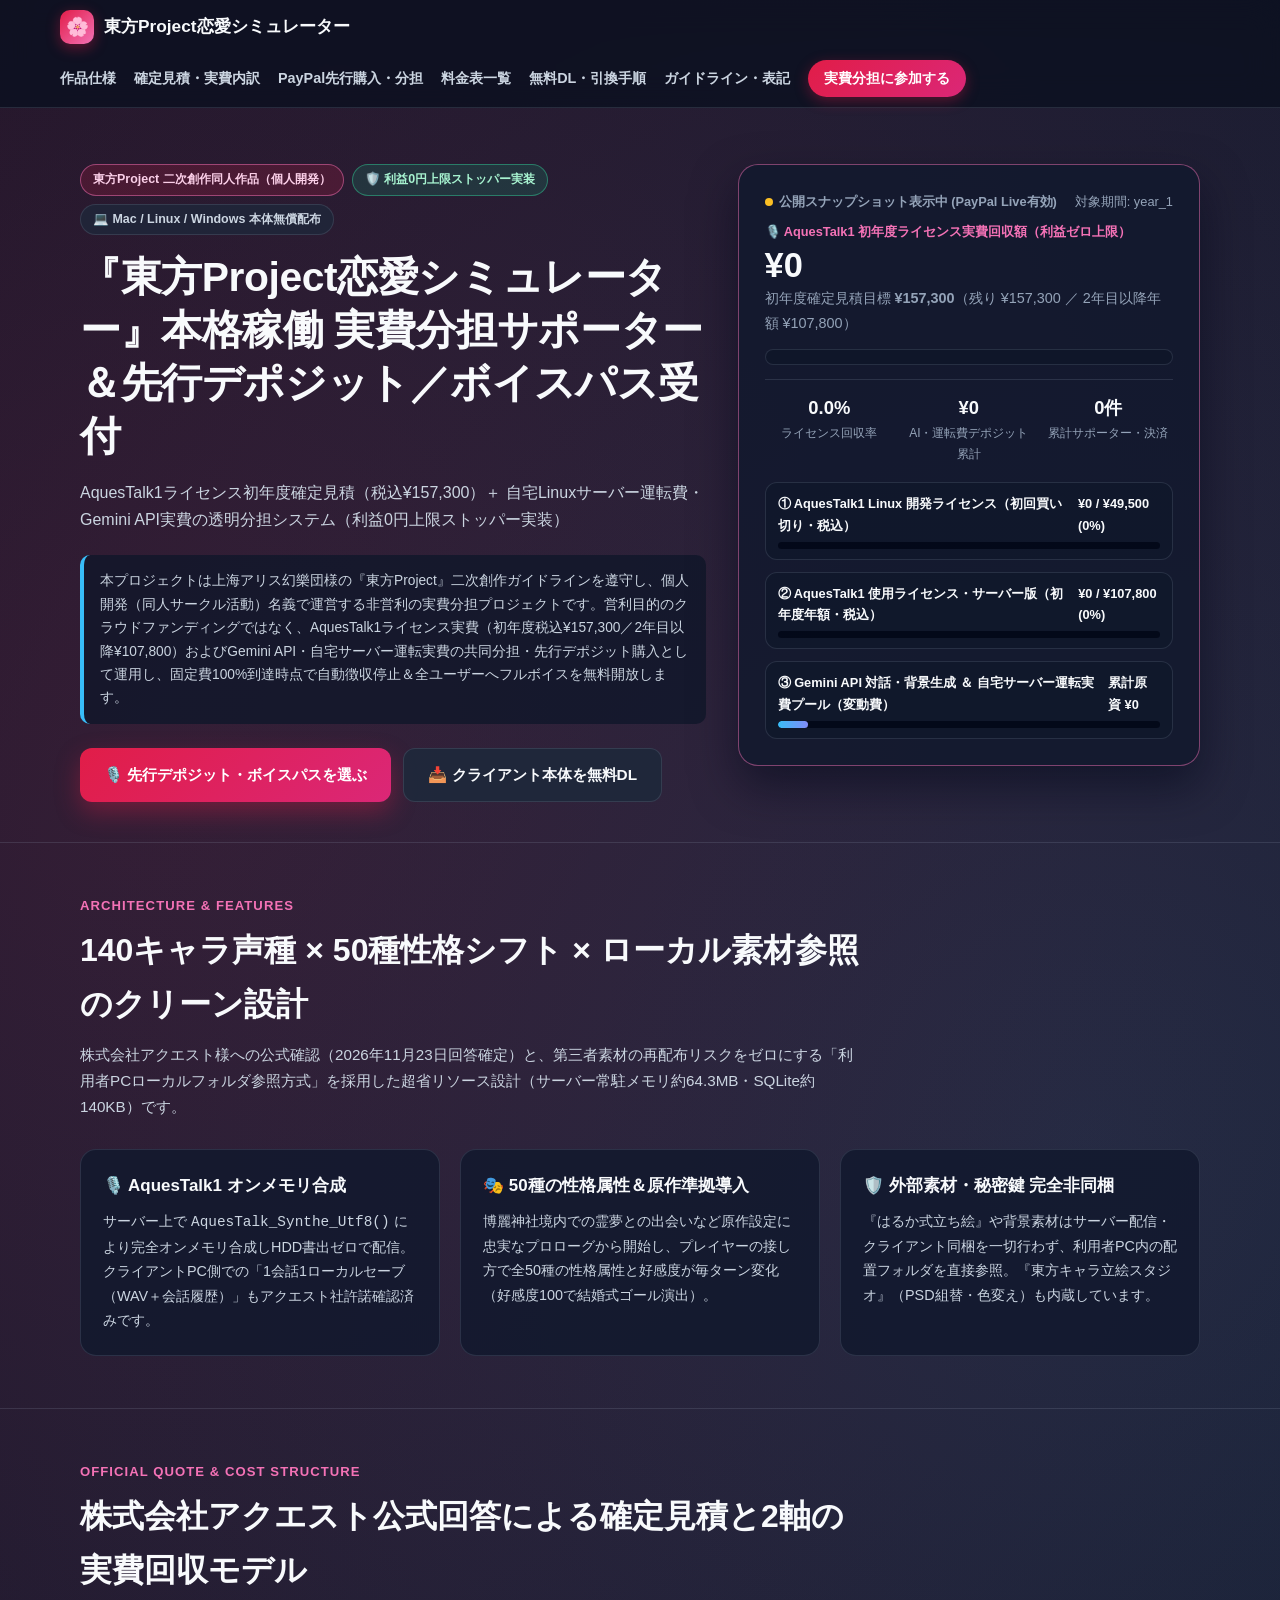
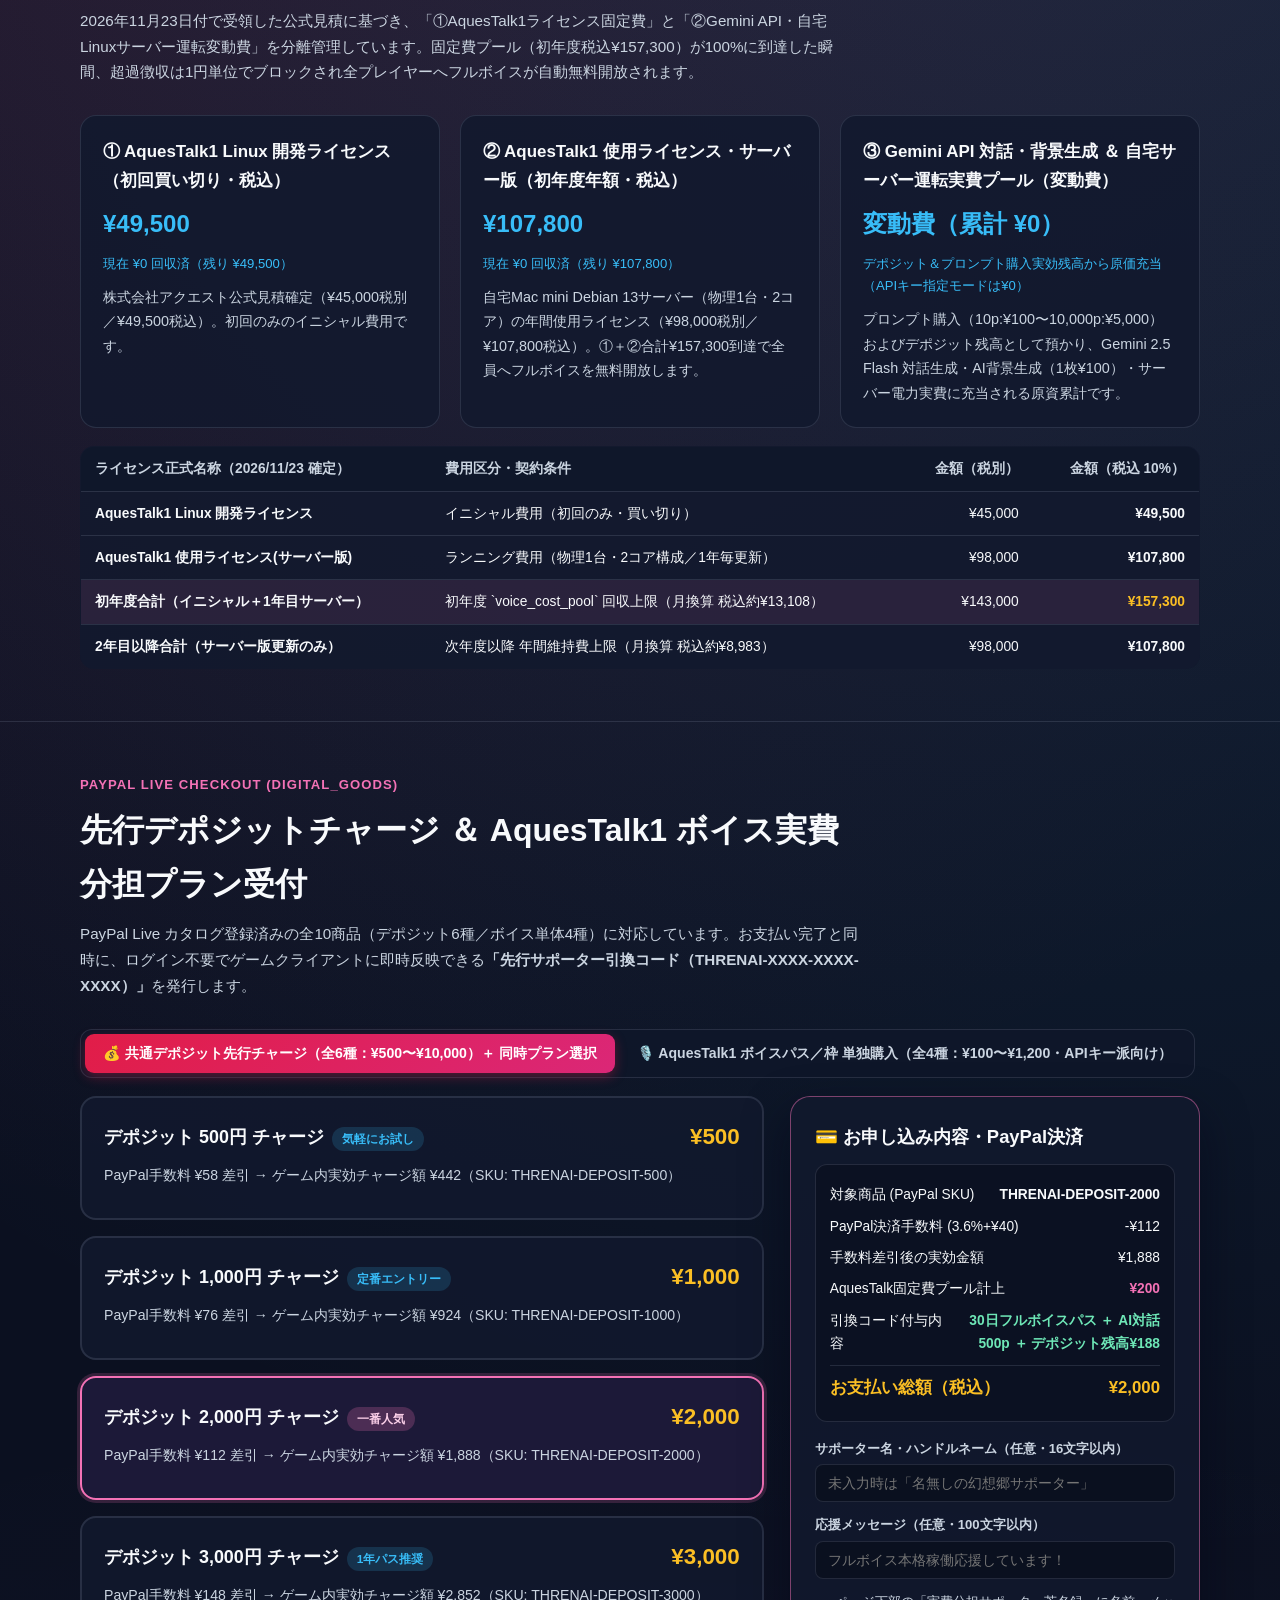
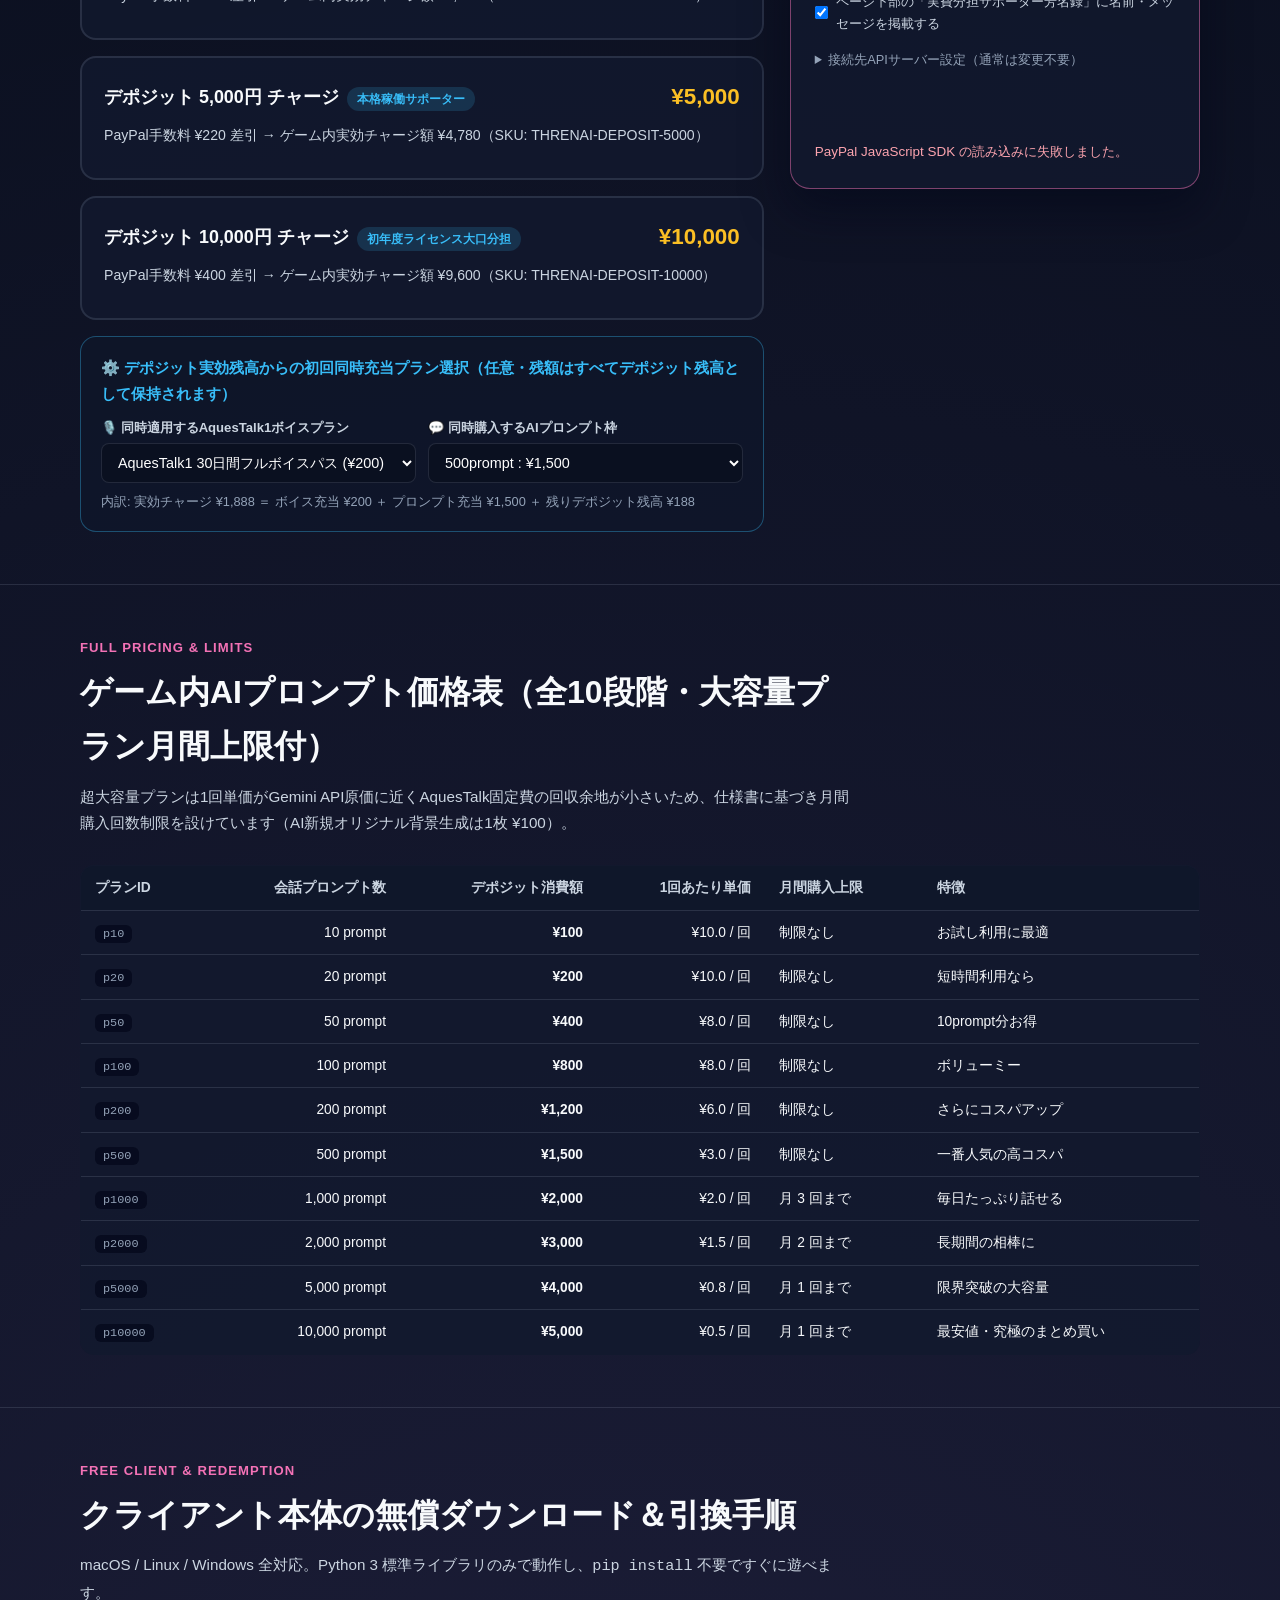
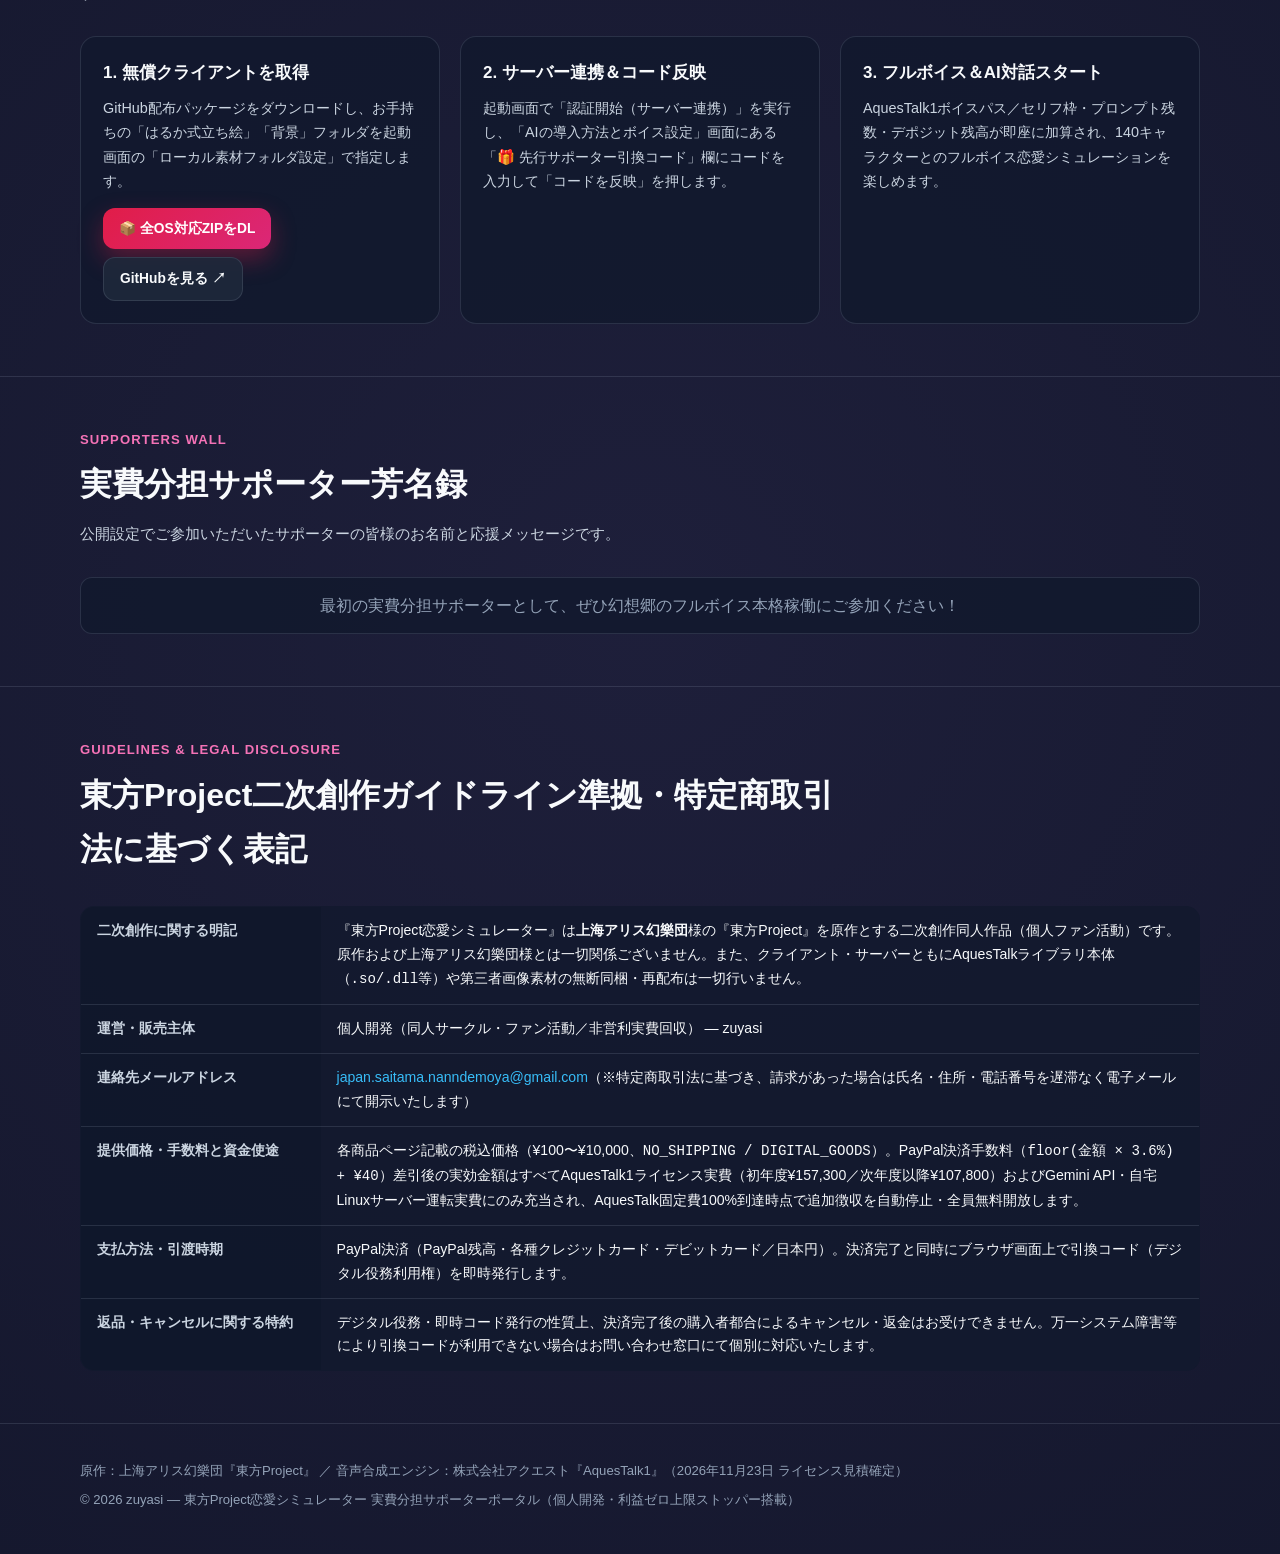
==== index.html @ d0a6b940 "Initial release: Supporter cost-sharing portal & clean desktop client (v1.3)" ====
<!DOCTYPE html>
<html lang="ja">
<head>
  <meta charset="UTF-8">
  <meta name="viewport" content="width=device-width, initial-scale=1.0">
  <title>東方Project恋愛シミュレーター｜実費分担サポーター＆先行デポジット・フルボイスパス受付</title>
  <meta name="description" content="140キャラ声種×50種性格変化×立ち絵色変え搭載『東方Project恋愛シミュレーター』本格稼働に向けた、AquesTalk1ライセンス実費（初年度税込¥157,300）・自宅Linuxサーバー運転費・Gemini API実費の透明分担ポータル（利益0円上限ストッパー付・クライアント無償配布）。">
  <link rel="stylesheet" href="styles.css">
</head>
<body>
  <header class="site-header">
    <div class="container header-inner">
      <a href="#" class="brand">
        <span class="brand-mark">🌸</span>
        <span>東方Project恋愛シミュレーター</span>
      </a>
      <nav class="nav-links">
        <a href="#overview">作品仕様</a>
        <a href="#cost-breakdown">確定見積・実費内訳</a>
        <a href="#support-packs">PayPal先行購入・分担</a>
        <a href="#pricing-reference">料金表一覧</a>
        <a href="#download">無料DL・引換手順</a>
        <a href="#guidelines">ガイドライン・表記</a>
        <a href="#support-packs" class="nav-cta">実費分担に参加する</a>
      </nav>
    </div>
  </header>

  <main>
    <!-- Hero -->
    <section class="hero">
      <div class="container hero-grid">
        <div>
          <div class="pill-row">
            <span class="badge-pill accent">東方Project 二次創作同人作品（個人開発）</span>
            <span class="badge-pill zero-profit">🛡️ 利益0円上限ストッパー実装</span>
            <span class="badge-pill">💻 Mac / Linux / Windows 本体無償配布</span>
          </div>

          <h1 id="hero-title" class="hero-title">
            『東方Project恋愛シミュレーター』本格稼働<br>実費分担サポーター＆先行デポジット／ボイスパス受付
          </h1>
          <p id="hero-subtitle" class="hero-sub">
            AquesTalk1ライセンス初年度確定見積（税込¥157,300）および自宅Linuxサーバー運転費・Gemini API従量実費を透明に分担回収し、固定費100%到達後はフルボイスを全プレイヤーへ自動無料開放します。
          </p>

          <div id="guideline-statement" class="guideline-box">
            本プロジェクトは上海アリス幻樂団様の『東方Project』二次創作ガイドラインを遵守し、個人開発（同人ファン活動）名義で運営する非営利の実費分担プロジェクトです。クライアント本体は無償配布しており、ご自身のGemini APIキー＋ボイスOFF（または初回5セリフ無料枠）なら完全無料（¥0）で遊べます。
          </div>

          <div class="hero-actions">
            <a href="#support-packs" class="btn btn-primary">🎙️ 先行デポジット・ボイスパスを選ぶ</a>
            <a id="btn-hero-download" href="#download" class="btn btn-secondary">📥 クライアント本体を無料DL</a>
          </div>
        </div>

        <!-- Live AquesTalk1 & Ops Recovery Meter Card -->
        <aside class="meter-card" aria-label="AquesTalk1ライセンス実費回収メーター">
          <div class="meter-status-line">
            <span id="server-sync-badge" class="live-dot">サーバー同期確認中…</span>
            <span id="meter-period-label">初年度固定費プール (year_1)</span>
          </div>

          <div style="font-size:0.8rem;color:var(--sakura);font-weight:700;margin-bottom:2px">
            🎙️ AquesTalk1 初年度ライセンス実費回収額（利益ゼロ上限）
          </div>
          <div class="meter-amount-big" id="voice-collected-yen">¥0</div>
          <div class="meter-target-line">
            初年度確定見積目標 <strong id="voice-target-yen">¥157,300</strong>（残り <span id="voice-remaining-yen">¥157,300</span> ／ 2年目以降年額 ¥107,800）
          </div>

          <div class="progress-track" role="progressbar" aria-valuemin="0" aria-valuemax="100">
            <div id="voice-progress-bar" class="progress-fill" style="width: 0%"></div>
          </div>

          <div class="meter-kpis">
            <div>
              <div class="kpi-val" id="kpi-pct">0.0%</div>
              <div class="kpi-lbl">ライセンス回収率</div>
            </div>
            <div>
              <div class="kpi-val" id="kpi-ops-yen">¥0</div>
              <div class="kpi-lbl">AI・運転費デポジット累計</div>
            </div>
            <div>
              <div class="kpi-val" id="kpi-supporters">0件</div>
              <div class="kpi-lbl">累計サポーター・決済</div>
            </div>
          </div>

          <div id="hero-mini-buckets" class="mini-buckets"></div>
        </aside>
      </div>
    </section>

    <!-- Project Overview -->
    <section id="overview" class="section">
      <div class="container">
        <div class="section-head">
          <div class="section-eyebrow">Architecture &amp; Features</div>
          <h2 class="section-title">140キャラ声種 × 50種性格シフト × ローカル素材参照のクリーン設計</h2>
          <p class="section-desc">
            株式会社アクエスト様への公式確認（2026年11月23日回答確定）と、第三者素材の再配布リスクをゼロにする「利用者PCローカルフォルダ参照方式」を採用した超省リソース設計（サーバー常駐メモリ約64.3MB・SQLite約140KB）です。
          </p>
        </div>

        <div class="cards-3">
          <article class="info-card">
            <h3>🎙️ AquesTalk1 オンメモリ合成</h3>
            <p>サーバー上で <code>AquesTalk_Synthe_Utf8()</code> により完全オンメモリ合成しHDD書出ゼロで配信。クライアントPC側での「1会話1ローカルセーブ（WAV＋会話履歴）」もアクエスト社許諾確認済みです。</p>
          </article>
          <article class="info-card">
            <h3>🎭 50種の性格属性＆原作準拠導入</h3>
            <p>博麗神社境内での霊夢との出会いなど原作設定に忠実なプロローグから開始し、プレイヤーの接し方で全50種の性格属性と好感度が毎ターン変化（好感度100で結婚式ゴール演出）。</p>
          </article>
          <article class="info-card">
            <h3>🛡️ 外部素材・秘密鍵 完全非同梱</h3>
            <p>『はるか式立ち絵』や背景素材はサーバー配信・クライアント同梱を一切行わず、利用者PC内の配置フォルダを直接参照。『東方キャラ立絵スタジオ』（PSD組替・色変え）も内蔵しています。</p>
          </article>
        </div>
      </div>
    </section>

    <!-- Transparent Cost Breakdown & Official Quote -->
    <section id="cost-breakdown" class="section">
      <div class="container">
        <div class="section-head">
          <div class="section-eyebrow">Official Quote &amp; Cost Structure</div>
          <h2 class="section-title">株式会社アクエスト公式回答による確定見積と2軸の実費回収モデル</h2>
          <p class="section-desc">
            2026年11月23日付で受領した公式見積に基づき、「①AquesTalk1ライセンス固定費」と「②Gemini API・自宅Linuxサーバー運転変動費」を分離管理しています。固定費プール（初年度税込¥157,300）が100%に到達した瞬間、超過徴収は1円単位でブロックされ全プレイヤーへフルボイスが自動無料開放されます。
          </p>
        </div>

        <div id="buckets-detail-grid" class="cards-3"></div>

        <div class="data-table-wrap">
          <table class="data-table" aria-label="AquesTalk1 ライセンス確定見積表">
            <thead>
              <tr>
                <th>ライセンス正式名称（2026/11/23 確定）</th>
                <th>費用区分・契約条件</th>
                <th class="num">金額（税別）</th>
                <th class="num">金額（税込 10%）</th>
              </tr>
            </thead>
            <tbody>
              <tr>
                <td><strong>AquesTalk1 Linux 開発ライセンス</strong></td>
                <td>イニシャル費用（初回のみ・買い切り）</td>
                <td class="num">¥45,000</td>
                <td class="num"><strong>¥49,500</strong></td>
              </tr>
              <tr>
                <td><strong>AquesTalk1 使用ライセンス(サーバー版)</strong></td>
                <td>ランニング費用（物理1台・2コア構成／1年毎更新）</td>
                <td class="num">¥98,000</td>
                <td class="num"><strong>¥107,800</strong></td>
              </tr>
              <tr style="background:rgba(244,114,182,0.1)">
                <td><strong>初年度合計（イニシャル＋1年目サーバー）</strong></td>
                <td>初年度 `voice_cost_pool` 回収上限（月換算 税込約¥13,108）</td>
                <td class="num">¥143,000</td>
                <td class="num"><strong style="color:var(--gold)">¥157,300</strong></td>
              </tr>
              <tr>
                <td><strong>2年目以降合計（サーバー版更新のみ）</strong></td>
                <td>次年度以降 年間維持費上限（月換算 税込約¥8,983）</td>
                <td class="num">¥98,000</td>
                <td class="num"><strong>¥107,800</strong></td>
              </tr>
            </tbody>
          </table>
        </div>
      </div>
    </section>

    <!-- Supporter Packs & PayPal Checkout -->
    <section id="support-packs" class="section">
      <div class="container">
        <div class="section-head">
          <div class="section-eyebrow">PayPal Live Checkout (DIGITAL_GOODS)</div>
          <h2 class="section-title">先行デポジットチャージ ＆ AquesTalk1 ボイス実費分担プラン受付</h2>
          <p class="section-desc">
            PayPal Live カタログ登録済みの全10商品（デポジット6種／ボイス単体4種）に対応しています。お支払い完了と同時に、ログイン不要でゲームクライアントに即時反映できる<strong>「先行サポーター引換コード（THRENAI-XXXX-XXXX-XXXX）」</strong>を発行します。
          </p>
        </div>

        <div class="mode-tabs" role="tablist">
          <button id="tab-deposit" type="button" class="mode-tab active" role="tab" aria-selected="true">
            💰 共通デポジット先行チャージ（全6種：¥500〜¥10,000）＋ 同時プラン選択
          </button>
          <button id="tab-voice" type="button" class="mode-tab" role="tab" aria-selected="false">
            🎙️ AquesTalk1 ボイスパス／枠 単独購入（全4種：¥100〜¥1,200・APIキー派向け）
          </button>
        </div>

        <div class="support-layout">
          <div>
            <div id="products-container" class="tiers-list" role="radiogroup" aria-label="購入プラン一覧"></div>

            <!-- デポジット選択時の同時充当プランカスタマイザ -->
            <div id="deposit-combo-panel" class="combo-config-box">
              <h4>⚙️ デポジット実効残高からの初回同時充当プラン選択（任意・残額はすべてデポジット残高として保持されます）</h4>
              <div class="combo-grid">
                <div class="form-group" style="margin-bottom:0">
                  <label for="sel-combo-voice">🎙️ 同時適用するAquesTalk1ボイスプラン</label>
                  <select id="sel-combo-voice" class="form-input"></select>
                </div>
                <div class="form-group" style="margin-bottom:0">
                  <label for="sel-combo-prompt">💬 同時購入するAIプロンプト枠</label>
                  <select id="sel-combo-prompt" class="form-input"></select>
                </div>
              </div>
              <p id="combo-hint-msg" style="font-size:0.8rem;color:var(--text-muted);margin-top:8px"></p>
            </div>
          </div>

          <aside class="checkout-panel">
            <h3>💳 お申し込み内容・PayPal決済</h3>

            <div class="summary-box">
              <div class="summary-row">
                <span>対象商品 (PayPal SKU)</span>
                <strong id="sum-sku-label">-</strong>
              </div>
              <div class="summary-row">
                <span>PayPal決済手数料 (3.6%+¥40)</span>
                <span id="sum-fee-yen">-</span>
              </div>
              <div class="summary-row">
                <span>手数料差引後の実効金額</span>
                <span id="sum-net-yen">-</span>
              </div>
              <div class="summary-row">
                <span>AquesTalk固定費プール計上</span>
                <span id="sum-voice-pool-add" style="color:var(--sakura);font-weight:700">-</span>
              </div>
              <div class="summary-row">
                <span>引換コード付与内容</span>
                <span id="sum-grants-text" style="text-align:right;max-width:62%;color:#6ee7b7;font-weight:600">-</span>
              </div>
              <div class="summary-row total">
                <span>お支払い総額（税込）</span>
                <span id="sum-gross-yen">¥0</span>
              </div>
            </div>

            <div class="form-group">
              <label for="inp-supporter-name">サポーター名・ハンドルネーム（任意・16文字以内）</label>
              <input id="inp-supporter-name" class="form-input" type="text" maxlength="16" placeholder="未入力時は「名無しの幻想郷サポーター」">
            </div>

            <div class="form-group">
              <label for="inp-supporter-msg">応援メッセージ（任意・100文字以内）</label>
              <input id="inp-supporter-msg" class="form-input" type="text" maxlength="100" placeholder="フルボイス本格稼働応援しています！">
            </div>

            <label class="chk-row">
              <input id="chk-supporter-public" type="checkbox" checked>
              <span>ページ下部の「実費分担サポーター芳名録」に名前・メッセージを掲載する</span>
            </label>

            <details style="margin-bottom:12px;font-size:0.8rem;color:var(--text-muted)">
              <summary style="cursor:pointer">接続先APIサーバー設定（通常は変更不要）</summary>
              <div style="display:flex;gap:6px;margin-top:6px">
                <input id="inp-api-base" class="form-input" type="url" placeholder="https://... または http://debian.local:8096">
                <button id="btn-apply-api-base" type="button" class="btn btn-secondary" style="padding:6px 12px;font-size:0.8rem">接続</button>
              </div>
            </details>

            <div id="paypal-button-container"></div>
            <p id="checkout-status" class="checkout-msg">ご希望の商品を選択してお支払いへお進みください。</p>

            <!-- 決済完了・引換コード発行結果 -->
            <div id="voucher-result-box" class="voucher-result hidden">
              <strong style="color:#6ee7b7;display:block;margin-bottom:4px">🎉 お支払い完了・サポーター引換コード発行</strong>
              <p style="font-size:0.82rem;color:#e2e8f0">以下の引換コードをゲームクライアントの「🎁 先行サポーター引換コード」欄に入力すると、ボイスパス・プロンプト・残高が即時反映されます。</p>
              <div id="issued-voucher-code" class="voucher-code-box">THRENAI-XXXX-XXXX-XXXX</div>
              <div style="display:flex;gap:8px;flex-wrap:wrap">
                <button id="btn-copy-voucher" type="button" class="btn btn-secondary" style="padding:8px 14px;font-size:0.82rem;flex:1">📋 コードをコピー</button>
                <button id="btn-download-receipt" type="button" class="btn btn-primary" style="padding:8px 14px;font-size:0.82rem;flex:1">💾 控え(.txt)を保存</button>
              </div>
            </div>
          </aside>
        </div>
      </div>
    </section>

    <!-- Full Prompt & Voice Pricing Reference -->
    <section id="pricing-reference" class="section">
      <div class="container">
        <div class="section-head">
          <div class="section-eyebrow">Full Pricing &amp; Limits</div>
          <h2 class="section-title">ゲーム内AIプロンプト価格表（全10段階・大容量プラン月間上限付）</h2>
          <p class="section-desc">
            超大容量プランは1回単価がGemini API原価に近くAquesTalk固定費の回収余地が小さいため、仕様書に基づき月間購入回数制限を設けています（AI新規オリジナル背景生成は1枚 ¥100）。
          </p>
        </div>

        <div class="data-table-wrap">
          <table class="data-table" aria-label="AIプロンプト全10プラン価格表">
            <thead>
              <tr>
                <th>プランID</th>
                <th class="num">会話プロンプト数</th>
                <th class="num">デポジット消費額</th>
                <th class="num">1回あたり単価</th>
                <th>月間購入上限</th>
                <th>特徴</th>
              </tr>
            </thead>
            <tbody id="prompt-plans-tbody"></tbody>
          </table>
        </div>
      </div>
    </section>

    <!-- Download & How to Redeem -->
    <section id="download" class="section">
      <div class="container">
        <div class="section-head">
          <div class="section-eyebrow">Free Client &amp; Redemption</div>
          <h2 class="section-title">クライアント本体の無償ダウンロード＆引換手順</h2>
          <p class="section-desc">
            macOS / Linux / Windows 全対応。Python 3 標準ライブラリのみで動作し、<code>pip install</code> 不要ですぐに遊べます。
          </p>
        </div>

        <div class="cards-3">
          <article class="info-card">
            <h3>1. 無償クライアントを取得</h3>
            <p>GitHub配布パッケージをダウンロードし、お手持ちの「はるか式立ち絵」「背景」フォルダを起動画面の「ローカル素材フォルダ設定」で指定します。</p>
            <div style="margin-top:14px;display:flex;gap:8px;flex-wrap:wrap">
              <a id="link-dl-zip" href="https://raw.githubusercontent.com/9z2fqjckjv-bot/Toho-Studio/main/TouhouRenaiSimulator/packages/TouhouRenaiSimulator-ReadyToRun-AllOS.zip" class="btn btn-primary" style="padding:9px 16px;font-size:0.86rem">📦 全OS対応ZIPをDL</a>
              <a id="link-dl-repo" href="https://github.com/9z2fqjckjv-bot/Toho-Studio/tree/main/TouhouRenaiSimulator" target="_blank" rel="noopener" class="btn btn-secondary" style="padding:9px 16px;font-size:0.86rem">GitHubを見る ↗</a>
            </div>
          </article>
          <article class="info-card">
            <h3>2. サーバー連携＆コード反映</h3>
            <p>起動画面で「認証開始（サーバー連携）」を実行し、「AIの導入方法とボイス設定」画面にある「🎁 先行サポーター引換コード」欄にコードを入力して「コードを反映」を押します。</p>
          </article>
          <article class="info-card">
            <h3>3. フルボイス＆AI対話スタート</h3>
            <p>AquesTalk1ボイスパス／セリフ枠・プロンプト残数・デポジット残高が即座に加算され、140キャラクターとのフルボイス恋愛シミュレーションを楽しめます。</p>
          </article>
        </div>
      </div>
    </section>

    <!-- Supporters Wall -->
    <section id="supporters" class="section">
      <div class="container">
        <div class="section-head">
          <div class="section-eyebrow">Supporters Wall</div>
          <h2 class="section-title">実費分担サポーター芳名録</h2>
          <p class="section-desc">公開設定でご参加いただいたサポーターの皆様のお名前と応援メッセージです。</p>
        </div>
        <div id="supporters-wall" class="supporters-grid"></div>
      </div>
    </section>

    <!-- Guidelines & Legal Disclosure -->
    <section id="guidelines" class="section">
      <div class="container">
        <div class="section-head">
          <div class="section-eyebrow">Guidelines &amp; Legal Disclosure</div>
          <h2 class="section-title">東方Project二次創作ガイドライン準拠・特定商取引法に基づく表記</h2>
        </div>

        <table class="legal-table">
          <tbody>
            <tr>
              <th>二次創作に関する明記</th>
              <td>『東方Project恋愛シミュレーター』は<strong>上海アリス幻樂団</strong>様の『東方Project』を原作とする二次創作同人作品（個人ファン活動）です。原作および上海アリス幻樂団様とは一切関係ございません。また、クライアント・サーバーともにAquesTalkライブラリ本体（<code>.so/.dll</code>等）や第三者画像素材の無断同梱・再配布は一切行いません。</td>
            </tr>
            <tr>
              <th>運営・販売主体</th>
              <td id="legal-organizer">個人開発者 zuyasi（同人サークル活動・非営利実費分担運用）</td>
            </tr>
            <tr>
              <th>連絡先メールアドレス</th>
              <td><a id="legal-email" href="mailto:japan.saitama.nanndemoya@gmail.com">japan.saitama.nanndemoya@gmail.com</a>（※特定商取引法に基づき、請求があった場合は氏名・住所・電話番号を遅滞なく電子メールにて開示いたします）</td>
            </tr>
            <tr>
              <th>提供価格・手数料と資金使途</th>
              <td>各商品ページ記載の税込価格（¥100〜¥10,000、<code>NO_SHIPPING / DIGITAL_GOODS</code>）。PayPal決済手数料（<code>floor(金額 × 3.6%) + ¥40</code>）差引後の実効金額はすべてAquesTalk1ライセンス実費（初年度¥157,300／次年度以降¥107,800）およびGemini API・自宅Linuxサーバー運転実費にのみ充当され、AquesTalk固定費100%到達時点で追加徴収を自動停止・全員無料開放します。</td>
            </tr>
            <tr>
              <th>支払方法・引渡時期</th>
              <td>PayPal決済（PayPal残高・各種クレジットカード・デビットカード／日本円）。決済完了と同時にブラウザ画面上で引換コード（デジタル役務利用権）を即時発行します。</td>
            </tr>
            <tr>
              <th>返品・キャンセルに関する特約</th>
              <td>デジタル役務・即時コード発行の性質上、決済完了後の購入者都合によるキャンセル・返金はお受けできません。万一システム障害等により引換コードが利用できない場合はお問い合わせ窓口にて個別に対応いたします。</td>
            </tr>
          </tbody>
        </table>
      </div>
    </section>
  </main>

  <footer class="site-footer">
    <div class="container">
      <p>原作：上海アリス幻樂団『東方Project』 ／ 音声合成エンジン：株式会社アクエスト『AquesTalk1』（2026年11月23日 ライセンス見積確定）</p>
      <p style="margin-top:6px">© 2026 zuyasi — 東方Project恋愛シミュレーター 実費分担サポーターポータル（個人開発・利益ゼロ上限ストッパー搭載）</p>
    </div>
  </footer>

  <script src="portal.js"></script>
</body>
</html>
---- styles.css ----
:root {
  --bg-deep: #0b1020;
  --bg-card: rgba(18, 25, 46, 0.86);
  --bg-card-hover: rgba(24, 34, 62, 0.95);
  --border-subtle: rgba(148, 163, 184, 0.18);
  --border-accent: rgba(244, 114, 182, 0.48);
  --text-main: #f8fafc;
  --text-sub: #cbd5e1;
  --text-muted: #94a3b8;
  --crimson: #e11d48;
  --sakura: #f472b6;
  --sky: #38bdf8;
  --gold: #fbbf24;
  --emerald: #34d399;
  --violet: #a78bfa;
  --shadow-lg: 0 20px 45px rgba(2, 6, 23, 0.5);
}

* {
  box-sizing: border-box;
  margin: 0;
  padding: 0;
}

html {
  scroll-behavior: smooth;
}

body {
  font-family: "Hiragino Sans", "Hiragino Kaku Gothic ProN", "Noto Sans JP", "Yu Gothic", -apple-system, BlinkMacSystemFont, sans-serif;
  background:
    radial-gradient(circle at 15% 12%, rgba(225, 29, 72, 0.18), transparent 36%),
    radial-gradient(circle at 85% 18%, rgba(56, 189, 248, 0.16), transparent 38%),
    radial-gradient(circle at 50% 85%, rgba(167, 139, 250, 0.12), transparent 45%),
    var(--bg-deep);
  color: var(--text-main);
  line-height: 1.7;
  min-height: 100vh;
}

a {
  color: var(--sky);
  text-decoration: none;
}

a:hover {
  text-decoration: underline;
}

.container {
  max-width: 1160px;
  margin: 0 auto;
  padding: 0 20px;
}

/* Header */
.site-header {
  position: sticky;
  top: 0;
  z-index: 100;
  backdrop-filter: blur(16px);
  background: rgba(11, 16, 32, 0.82);
  border-bottom: 1px solid var(--border-subtle);
}

.header-inner {
  display: flex;
  align-items: center;
  justify-content: space-between;
  gap: 16px;
  min-height: 68px;
  flex-wrap: wrap;
  padding: 10px 0;
}

.brand {
  display: flex;
  align-items: center;
  gap: 10px;
  font-weight: 800;
  font-size: 1.08rem;
  color: var(--text-main);
  text-decoration: none !important;
}

.brand-mark {
  display: inline-flex;
  align-items: center;
  justify-content: center;
  width: 34px;
  height: 34px;
  border-radius: 10px;
  background: linear-gradient(135deg, var(--crimson), var(--sakura));
  font-size: 1.15rem;
  box-shadow: 0 4px 14px rgba(225, 29, 72, 0.4);
}

.nav-links {
  display: flex;
  align-items: center;
  gap: 18px;
  flex-wrap: wrap;
  font-size: 0.9rem;
}

.nav-links a {
  color: var(--text-sub);
  font-weight: 600;
  transition: color 0.15s ease;
}

.nav-links a:hover {
  color: #fff;
  text-decoration: none;
}

.nav-cta {
  background: linear-gradient(135deg, var(--crimson), #db2777);
  color: #fff !important;
  padding: 7px 16px;
  border-radius: 999px;
  font-size: 0.86rem;
  box-shadow: 0 4px 14px rgba(225, 29, 72, 0.35);
}

/* Hero */
.hero {
  padding: 56px 0 40px;
}

.hero-grid {
  display: grid;
  grid-template-columns: 1.15fr 0.85fr;
  gap: 32px;
  align-items: start;
}

@media (max-width: 920px) {
  .hero-grid {
    grid-template-columns: 1fr;
  }
}

.pill-row {
  display: flex;
  flex-wrap: wrap;
  gap: 8px;
  margin-bottom: 16px;
}

.badge-pill {
  display: inline-flex;
  align-items: center;
  gap: 6px;
  padding: 4px 12px;
  border-radius: 999px;
  font-size: 0.78rem;
  font-weight: 700;
  border: 1px solid var(--border-subtle);
  background: rgba(30, 41, 59, 0.75);
  color: var(--text-sub);
}

.badge-pill.accent {
  border-color: rgba(244, 114, 182, 0.5);
  background: rgba(225, 29, 72, 0.18);
  color: #fbcfe8;
}

.badge-pill.zero-profit {
  border-color: rgba(52, 211, 153, 0.45);
  background: rgba(16, 185, 129, 0.16);
  color: #a7f3d0;
}

.hero-title {
  font-size: clamp(1.75rem, 3.3vw, 2.55rem);
  line-height: 1.3;
  font-weight: 800;
  margin-bottom: 16px;
  letter-spacing: -0.01em;
}

.hero-sub {
  color: var(--text-sub);
  font-size: 1rem;
  margin-bottom: 22px;
}

.guideline-box {
  background: rgba(15, 23, 42, 0.78);
  border-left: 4px solid var(--sky);
  border-radius: 10px;
  padding: 14px 16px;
  font-size: 0.86rem;
  color: var(--text-sub);
  margin-bottom: 24px;
}

.hero-actions {
  display: flex;
  flex-wrap: wrap;
  gap: 12px;
}

.btn {
  display: inline-flex;
  align-items: center;
  justify-content: center;
  gap: 8px;
  padding: 13px 24px;
  border-radius: 12px;
  font-weight: 700;
  font-size: 0.96rem;
  border: none;
  cursor: pointer;
  transition: transform 0.14s ease, box-shadow 0.14s ease, opacity 0.14s ease;
  text-decoration: none !important;
}

.btn:hover {
  transform: translateY(-2px);
}

.btn-primary {
  background: linear-gradient(135deg, var(--crimson), #db2777);
  color: #fff;
  box-shadow: 0 10px 24px rgba(225, 29, 72, 0.35);
}

.btn-secondary {
  background: rgba(30, 41, 59, 0.9);
  color: var(--text-main);
  border: 1px solid var(--border-subtle);
}

/* Meter Card */
.meter-card {
  background: var(--bg-card);
  border: 1px solid var(--border-accent);
  border-radius: 20px;
  padding: 26px;
  box-shadow: var(--shadow-lg);
}

.meter-status-line {
  display: flex;
  justify-content: space-between;
  align-items: center;
  font-size: 0.8rem;
  color: var(--text-muted);
  margin-bottom: 8px;
}

.live-dot {
  display: inline-flex;
  align-items: center;
  gap: 6px;
  font-weight: 600;
}

.live-dot::before {
  content: "";
  width: 8px;
  height: 8px;
  border-radius: 50%;
  background: var(--emerald);
  box-shadow: 0 0 8px var(--emerald);
}

.live-dot.offline::before {
  background: var(--gold);
  box-shadow: none;
}

.meter-amount-big {
  font-size: 2.15rem;
  font-weight: 800;
  font-variant-numeric: tabular-nums;
  line-height: 1.2;
}

.meter-target-line {
  font-size: 0.9rem;
  color: var(--text-muted);
  margin-bottom: 14px;
  font-variant-numeric: tabular-nums;
}

.progress-track {
  width: 100%;
  height: 16px;
  background: rgba(15, 23, 42, 0.95);
  border-radius: 999px;
  overflow: hidden;
  border: 1px solid var(--border-subtle);
  margin-bottom: 14px;
}

.progress-fill {
  height: 100%;
  background: linear-gradient(90deg, var(--sky), var(--sakura), var(--gold));
  border-radius: 999px;
  transition: width 0.5s cubic-bezier(0.22, 1, 0.36, 1);
}

.meter-kpis {
  display: grid;
  grid-template-columns: repeat(3, 1fr);
  gap: 10px;
  padding-top: 12px;
  border-top: 1px solid var(--border-subtle);
  text-align: center;
}

.kpi-val {
  font-size: 1.15rem;
  font-weight: 800;
  font-variant-numeric: tabular-nums;
}

.kpi-lbl {
  font-size: 0.75rem;
  color: var(--text-muted);
}

.mini-buckets {
  margin-top: 18px;
  display: flex;
  flex-direction: column;
  gap: 12px;
}

.mini-bucket-item {
  background: rgba(15, 23, 42, 0.65);
  border: 1px solid var(--border-subtle);
  border-radius: 12px;
  padding: 10px 12px;
}

.mini-bucket-head {
  display: flex;
  justify-content: space-between;
  font-size: 0.8rem;
  font-weight: 700;
  margin-bottom: 5px;
  gap: 8px;
}

.mini-bar {
  height: 7px;
  background: rgba(2, 6, 23, 0.85);
  border-radius: 999px;
  overflow: hidden;
}

.mini-bar > div {
  height: 100%;
  border-radius: 999px;
  background: linear-gradient(90deg, #38bdf8, #818cf8);
  transition: width 0.4s ease;
}

/* Sections */
.section {
  padding: 52px 0;
  border-top: 1px solid var(--border-subtle);
}

.section-head {
  max-width: 780px;
  margin-bottom: 30px;
}

.section-eyebrow {
  color: var(--sakura);
  font-size: 0.82rem;
  font-weight: 800;
  letter-spacing: 0.08em;
  text-transform: uppercase;
  margin-bottom: 6px;
}

.section-title {
  font-size: clamp(1.45rem, 2.6vw, 2rem);
  font-weight: 800;
  margin-bottom: 10px;
}

.section-desc {
  color: var(--text-sub);
  font-size: 0.95rem;
}

/* Feature & Cost Cards */
.cards-3 {
  display: grid;
  grid-template-columns: repeat(3, 1fr);
  gap: 20px;
}

@media (max-width: 880px) {
  .cards-3 {
    grid-template-columns: 1fr;
  }
}

.info-card {
  background: var(--bg-card);
  border: 1px solid var(--border-subtle);
  border-radius: 16px;
  padding: 22px;
}

.info-card h3 {
  font-size: 1.06rem;
  margin-bottom: 8px;
  display: flex;
  align-items: center;
  gap: 8px;
}

.info-card p {
  font-size: 0.9rem;
  color: var(--text-sub);
}

.cost-amount {
  font-size: 1.5rem;
  font-weight: 800;
  color: var(--sky);
  margin: 8px 0;
  font-variant-numeric: tabular-nums;
}

/* Tiers + Checkout Split */
.support-layout {
  display: grid;
  grid-template-columns: 1.25fr 0.75fr;
  gap: 26px;
  align-items: start;
}

@media (max-width: 960px) {
  .support-layout {
    grid-template-columns: 1fr;
  }
}

.tiers-list {
  display: flex;
  flex-direction: column;
  gap: 16px;
}

.tier-card {
  background: var(--bg-card);
  border: 2px solid var(--border-subtle);
  border-radius: 16px;
  padding: 20px 22px;
  cursor: pointer;
  transition: border-color 0.16s ease, background 0.16s ease, transform 0.14s ease;
}

.tier-card:hover {
  background: var(--bg-card-hover);
  transform: translateY(-2px);
}

.tier-card.selected {
  border-color: var(--sakura);
  background: rgba(30, 27, 58, 0.92);
  box-shadow: 0 0 0 3px rgba(244, 114, 182, 0.18);
}

.tier-top {
  display: flex;
  justify-content: space-between;
  align-items: center;
  gap: 12px;
  flex-wrap: wrap;
  margin-bottom: 8px;
}

.tier-name {
  font-size: 1.12rem;
  font-weight: 800;
}

.tier-price {
  font-size: 1.4rem;
  font-weight: 800;
  color: var(--gold);
  font-variant-numeric: tabular-nums;
}

.tier-badge {
  display: inline-block;
  font-size: 0.74rem;
  font-weight: 700;
  padding: 2px 10px;
  border-radius: 999px;
  background: rgba(56, 189, 248, 0.16);
  color: var(--sky);
  margin-left: 8px;
}

.tier-card.recommended .tier-badge {
  background: rgba(244, 114, 182, 0.22);
  color: #fbcfe8;
}

.tier-desc {
  font-size: 0.88rem;
  color: var(--text-sub);
  margin-bottom: 10px;
}

.tier-perks {
  list-style: none;
  display: grid;
  gap: 4px;
  font-size: 0.85rem;
  color: #e2e8f0;
}

.tier-perks li::before {
  content: "✓ ";
  color: var(--emerald);
  font-weight: 800;
}

/* Sticky Checkout Box */
.checkout-panel {
  position: sticky;
  top: 88px;
  background: var(--bg-card);
  border: 1px solid var(--border-accent);
  border-radius: 20px;
  padding: 24px;
  box-shadow: var(--shadow-lg);
}

.checkout-panel h3 {
  font-size: 1.15rem;
  margin-bottom: 12px;
}

.summary-box {
  background: rgba(11, 16, 32, 0.75);
  border: 1px solid var(--border-subtle);
  border-radius: 12px;
  padding: 14px;
  margin-bottom: 16px;
  font-size: 0.86rem;
}

.summary-row {
  display: flex;
  justify-content: space-between;
  padding: 4px 0;
  font-variant-numeric: tabular-nums;
}

.summary-row.total {
  border-top: 1px solid var(--border-subtle);
  margin-top: 6px;
  padding-top: 8px;
  font-weight: 800;
  font-size: 1.05rem;
  color: var(--gold);
}

.form-group {
  margin-bottom: 12px;
}

.form-group label {
  display: block;
  font-size: 0.82rem;
  color: var(--text-sub);
  margin-bottom: 4px;
  font-weight: 600;
}

.form-input {
  width: 100%;
  background: rgba(11, 16, 32, 0.9);
  border: 1px solid var(--border-subtle);
  color: #fff;
  padding: 10px 12px;
  border-radius: 8px;
  font-size: 0.9rem;
}

.form-input:focus {
  outline: none;
  border-color: var(--sky);
}

.chk-row {
  display: flex;
  align-items: center;
  gap: 8px;
  font-size: 0.82rem;
  color: var(--text-sub);
  margin-bottom: 14px;
  cursor: pointer;
}

#paypal-button-container {
  min-height: 48px;
  margin-top: 10px;
}

.checkout-msg {
  margin-top: 10px;
  font-size: 0.84rem;
  color: var(--text-muted);
}

.checkout-msg.error {
  color: #fda4af;
}

/* Voucher Result Modal / Box */
.voucher-result {
  margin-top: 16px;
  background: rgba(6, 78, 59, 0.35);
  border: 1px solid var(--emerald);
  border-radius: 14px;
  padding: 16px;
}

.voucher-code-box {
  background: #020617;
  border: 1px dashed var(--emerald);
  border-radius: 10px;
  padding: 12px;
  text-align: center;
  font-family: ui-monospace, SFMono-Regular, Menlo, Consolas, monospace;
  font-size: 1.2rem;
  font-weight: 800;
  letter-spacing: 0.06em;
  color: #6ee7b7;
  margin: 10px 0;
  user-select: all;
}

/* Supporters Wall */
.supporters-grid {
  display: grid;
  grid-template-columns: repeat(auto-fill, minmax(270px, 1fr));
  gap: 14px;
}

.supporter-item {
  background: var(--bg-card);
  border: 1px solid var(--border-subtle);
  border-radius: 12px;
  padding: 14px 16px;
}

.supporter-head {
  display: flex;
  justify-content: space-between;
  align-items: center;
  font-size: 0.88rem;
  font-weight: 700;
  margin-bottom: 4px;
}

.supporter-tier {
  font-size: 0.75rem;
  color: var(--sakura);
}

.supporter-msg {
  font-size: 0.84rem;
  color: var(--text-sub);
  margin-top: 6px;
}

/* Legal & Footer */
.legal-table {
  width: 100%;
  border-collapse: collapse;
  background: var(--bg-card);
  border-radius: 14px;
  overflow: hidden;
  border: 1px solid var(--border-subtle);
  font-size: 0.88rem;
}

.legal-table th,
.legal-table td {
  padding: 12px 16px;
  border-bottom: 1px solid var(--border-subtle);
  text-align: left;
  vertical-align: top;
}

.legal-table th {
  width: 240px;
  color: var(--text-sub);
  background: rgba(15, 23, 42, 0.7);
}

@media (max-width: 640px) {
  .legal-table th,
  .legal-table td {
    display: block;
    width: 100%;
  }
}

.site-footer {
  padding: 36px 0 48px;
  border-top: 1px solid var(--border-subtle);
  font-size: 0.82rem;
  color: var(--text-muted);
}

.hidden {
  display: none !important;
}

/* Mode Tabs & Combo Selectors */
.mode-tabs {
  display: inline-flex;
  background: rgba(15, 23, 42, 0.9);
  border: 1px solid var(--border-subtle);
  border-radius: 12px;
  padding: 4px;
  gap: 4px;
  margin-bottom: 18px;
  flex-wrap: wrap;
}

.mode-tab {
  background: transparent;
  color: var(--text-sub);
  border: none;
  padding: 10px 18px;
  border-radius: 9px;
  font-weight: 700;
  font-size: 0.88rem;
  cursor: pointer;
  transition: background 0.15s ease, color 0.15s ease;
}

.mode-tab.active {
  background: linear-gradient(135deg, var(--crimson), #db2777);
  color: #fff;
  box-shadow: 0 4px 12px rgba(225, 29, 72, 0.35);
}

.combo-config-box {
  background: rgba(15, 23, 42, 0.82);
  border: 1px solid rgba(56, 189, 248, 0.35);
  border-radius: 16px;
  padding: 18px 20px;
  margin-top: 16px;
}

.combo-config-box h4 {
  font-size: 0.95rem;
  color: var(--sky);
  margin-bottom: 10px;
}

.combo-grid {
  display: grid;
  grid-template-columns: 1fr 1fr;
  gap: 12px;
}

@media (max-width: 680px) {
  .combo-grid {
    grid-template-columns: 1fr;
  }
}

.sku-code {
  font-family: ui-monospace, SFMono-Regular, Menlo, Consolas, monospace;
  font-size: 0.74rem;
  color: var(--text-muted);
  background: rgba(2, 6, 23, 0.65);
  padding: 2px 8px;
  border-radius: 6px;
}

.data-table-wrap {
  overflow-x: auto;
  margin-top: 18px;
}

.data-table {
  width: 100%;
  border-collapse: collapse;
  background: var(--bg-card);
  border: 1px solid var(--border-subtle);
  border-radius: 14px;
  overflow: hidden;
  font-size: 0.86rem;
  font-variant-numeric: tabular-nums;
}

.data-table th,
.data-table td {
  padding: 10px 14px;
  border-bottom: 1px solid var(--border-subtle);
  text-align: left;
}

.data-table th {
  background: rgba(15, 23, 42, 0.85);
  color: var(--text-sub);
  font-weight: 700;
}

.data-table td.num,
.data-table th.num {
  text-align: right;
}
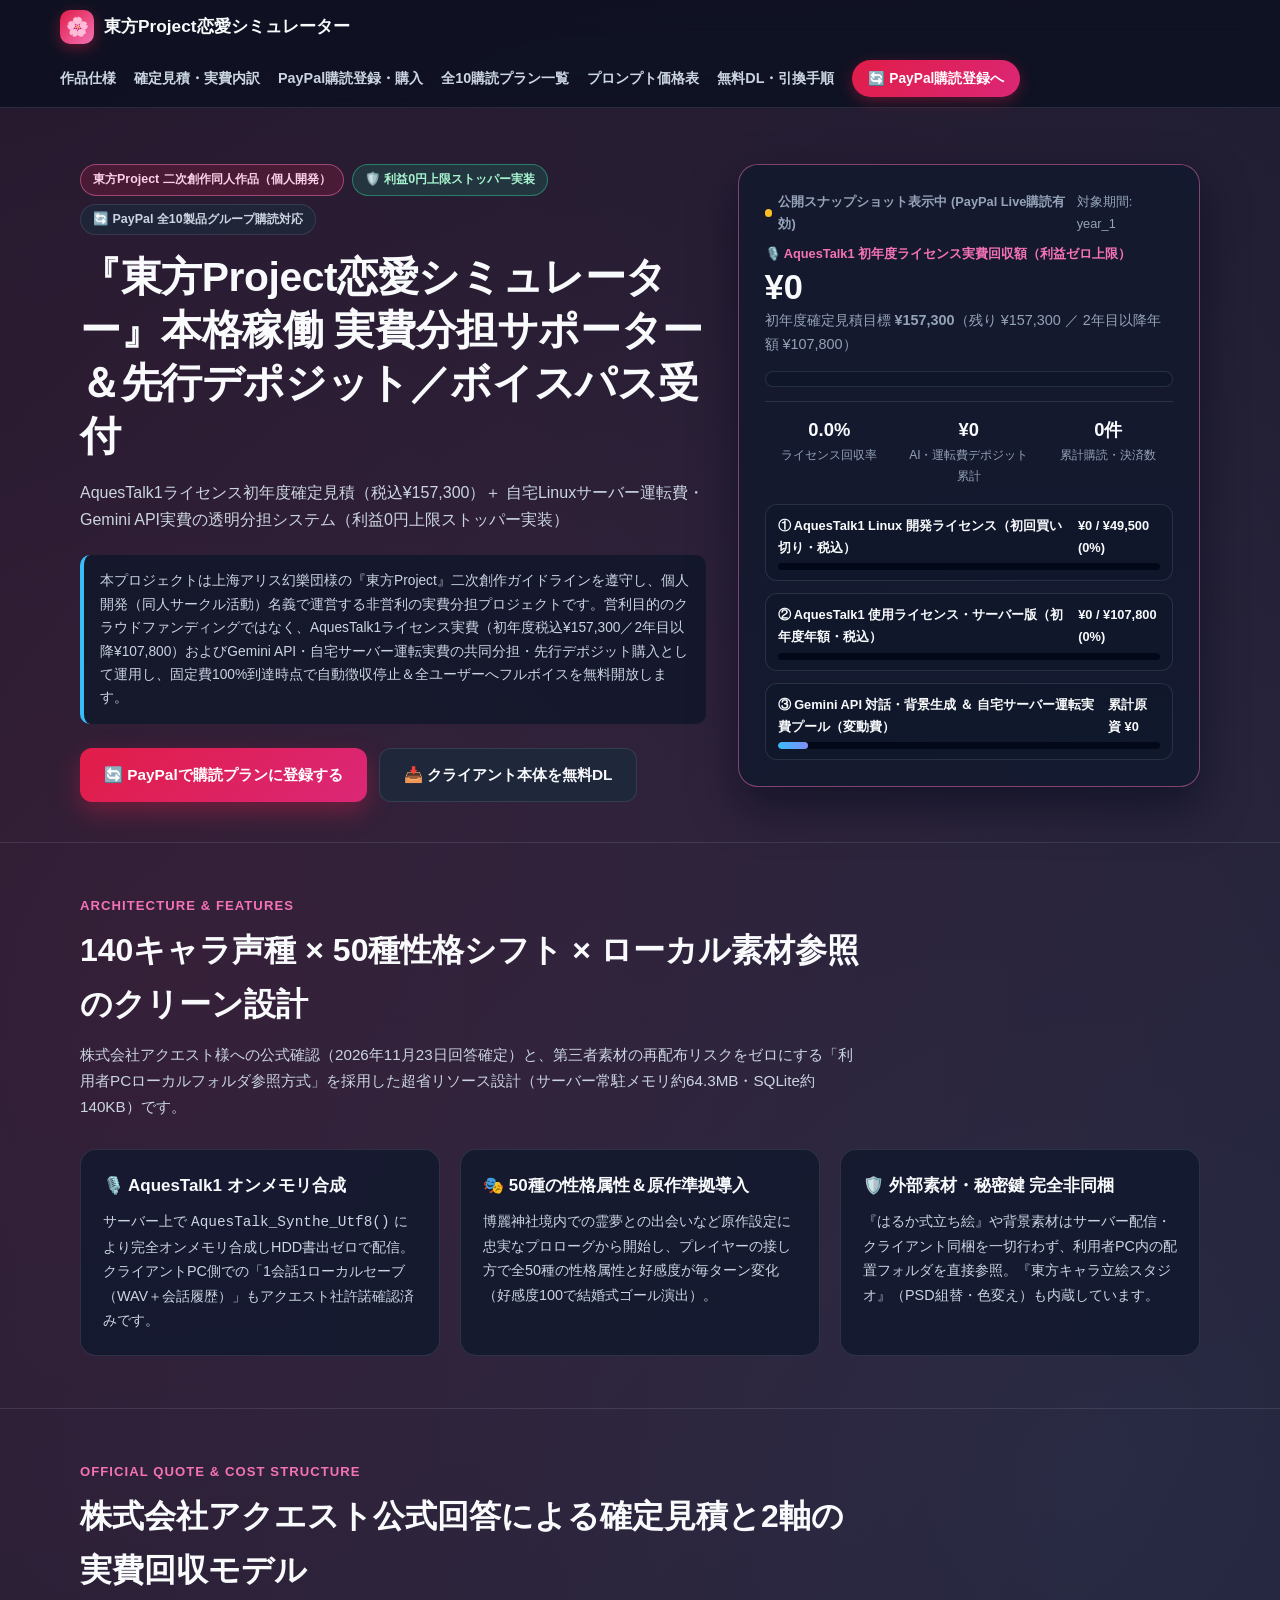
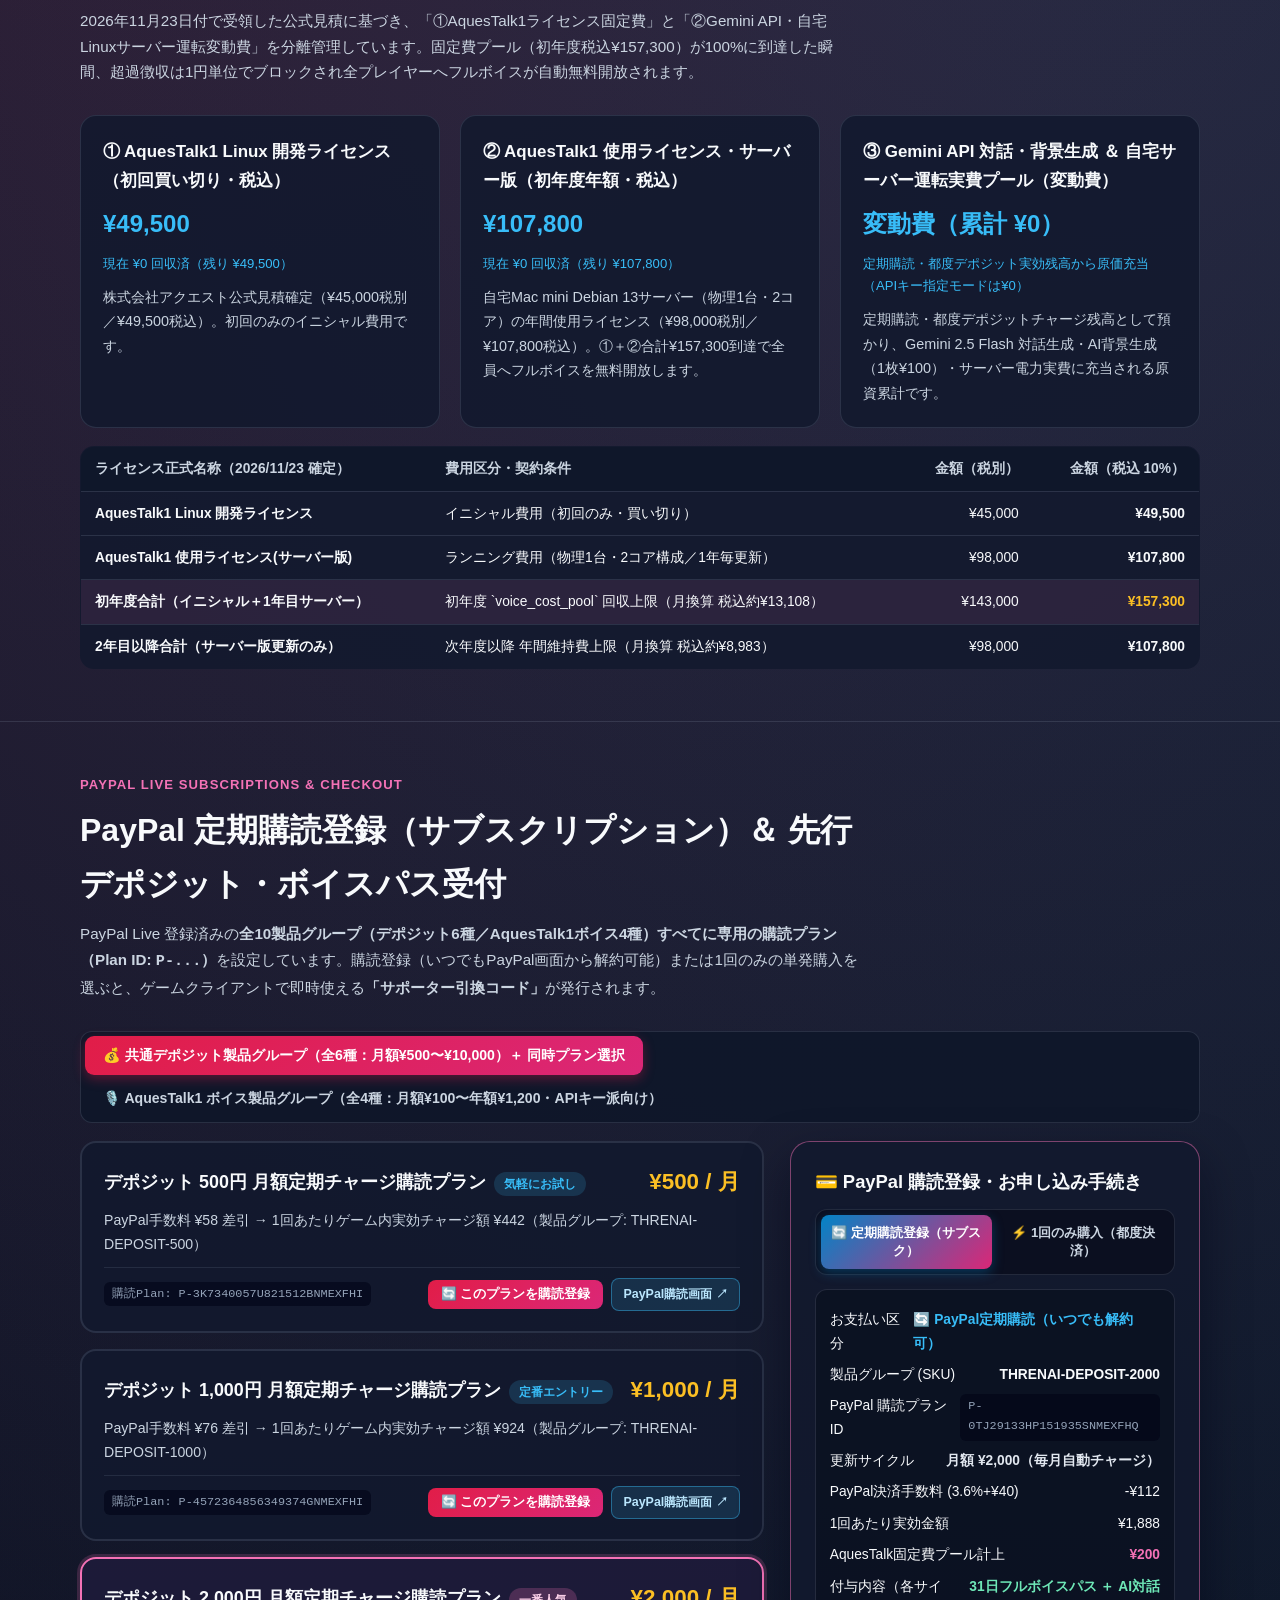
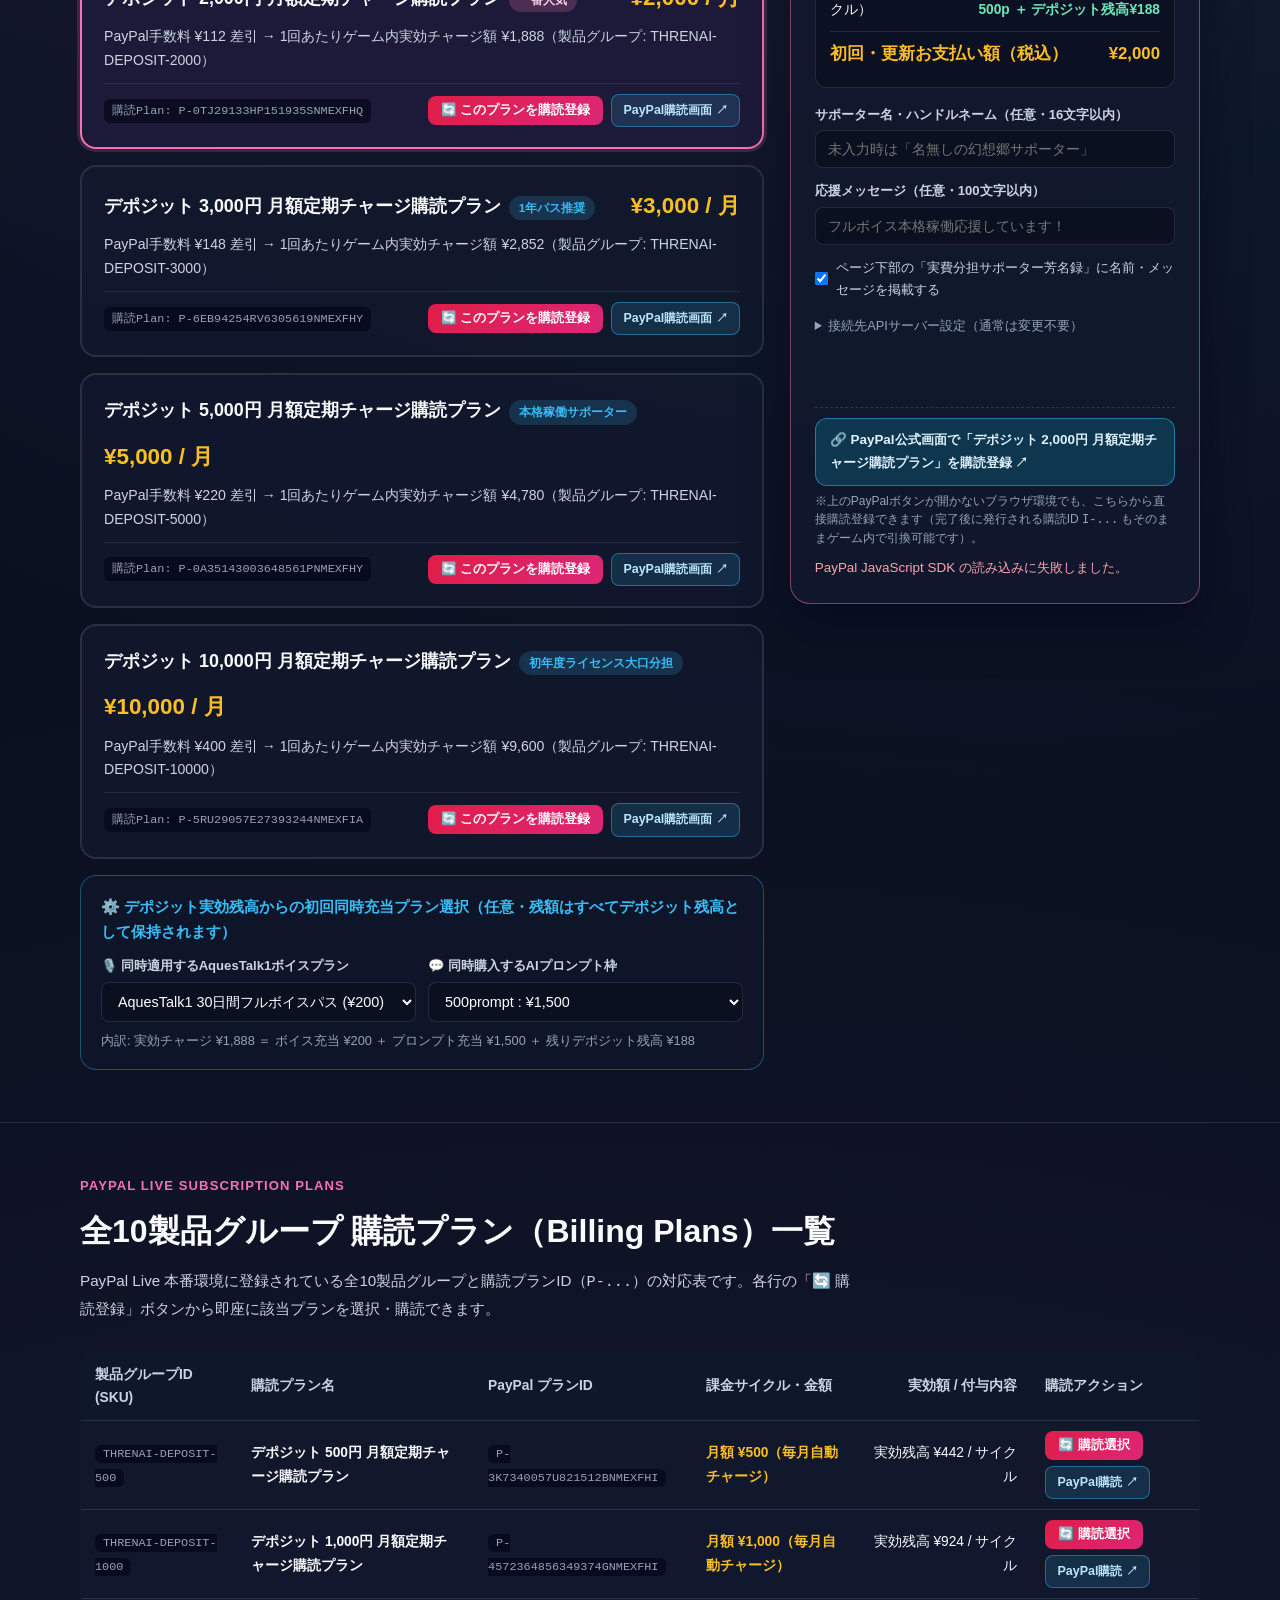
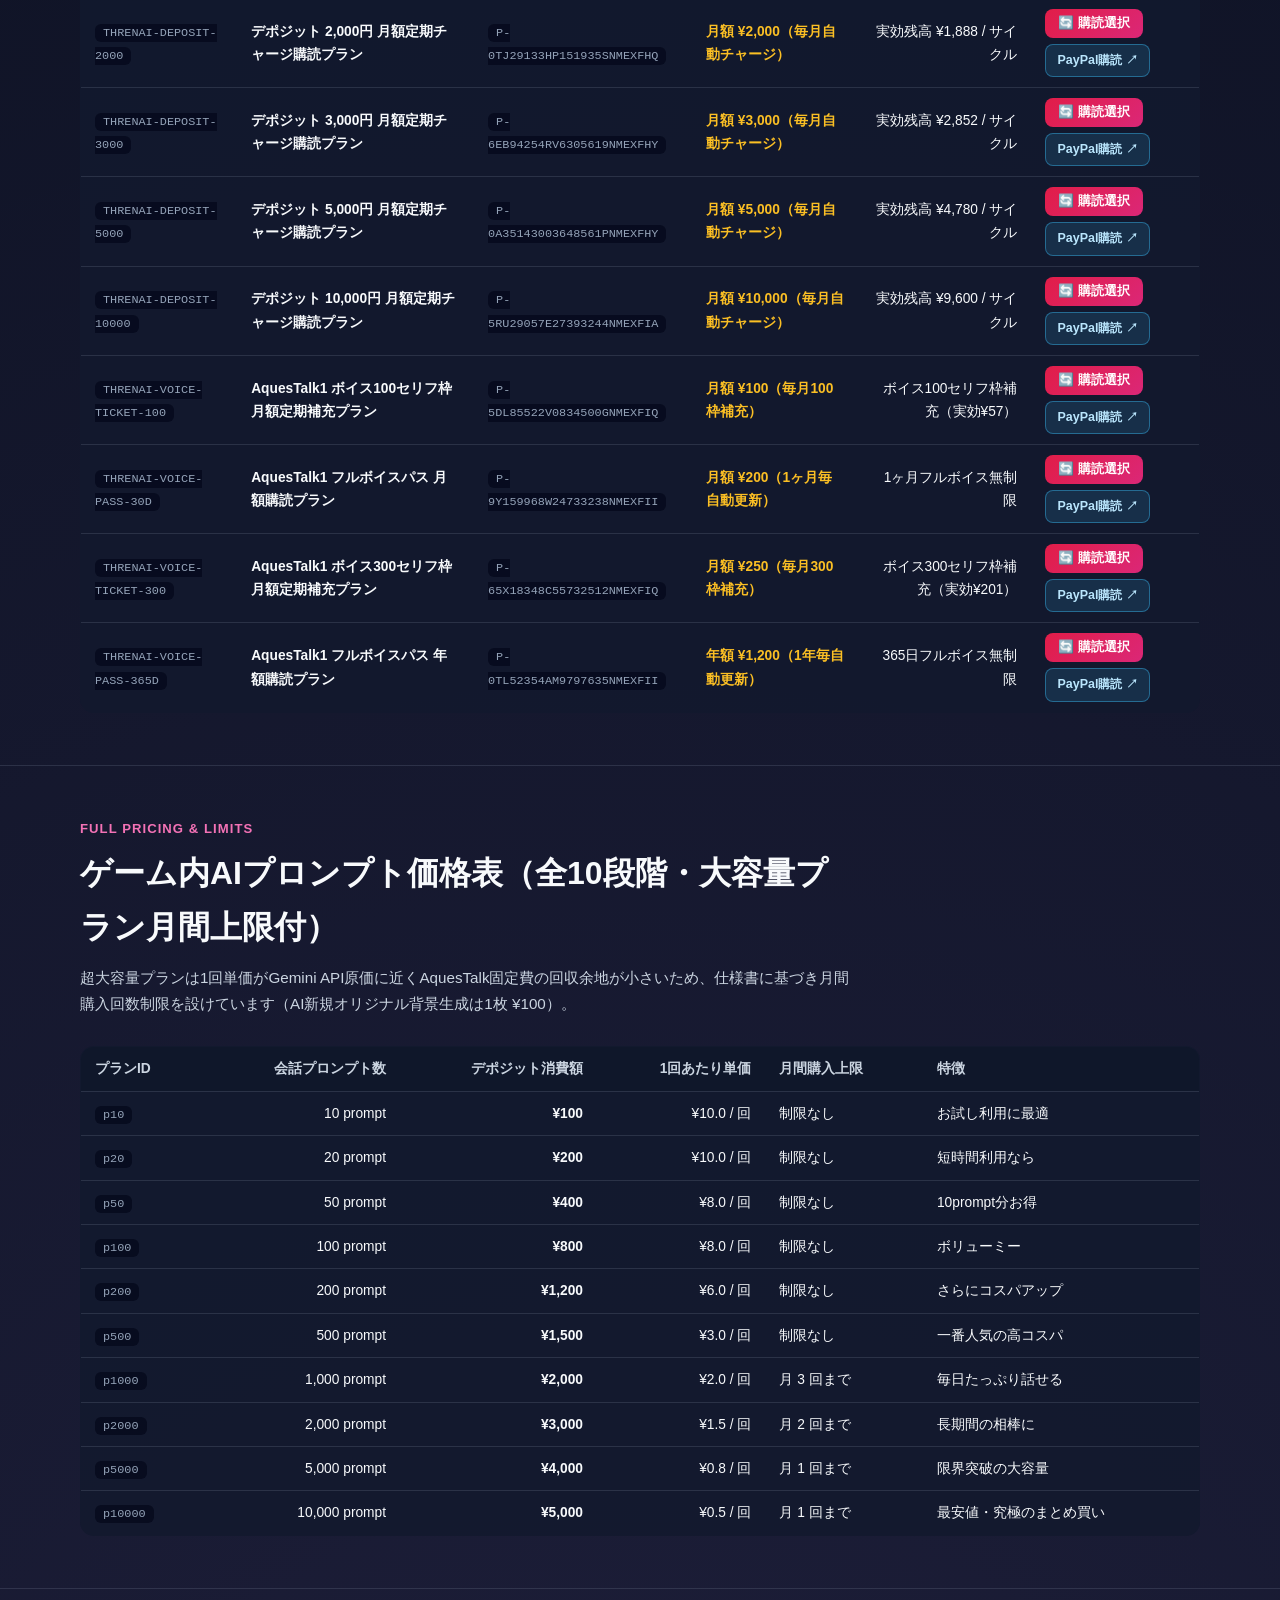
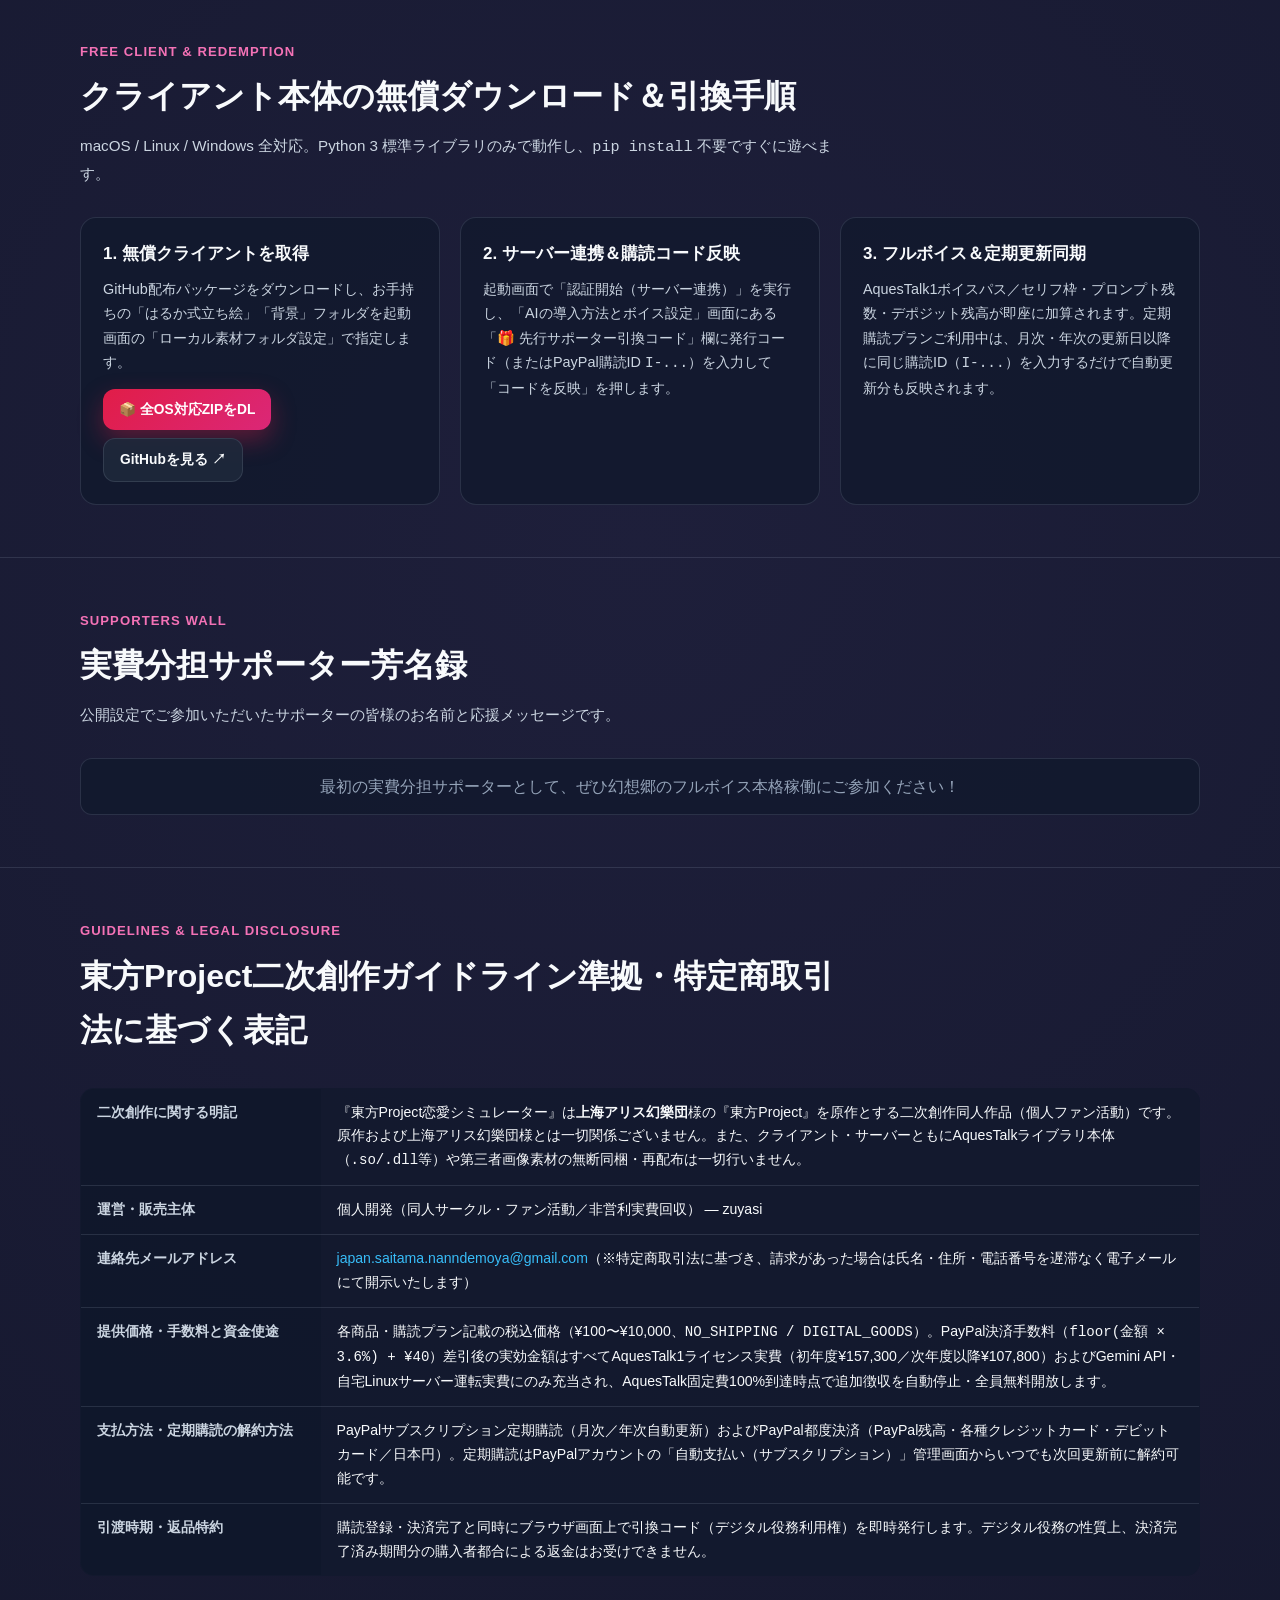
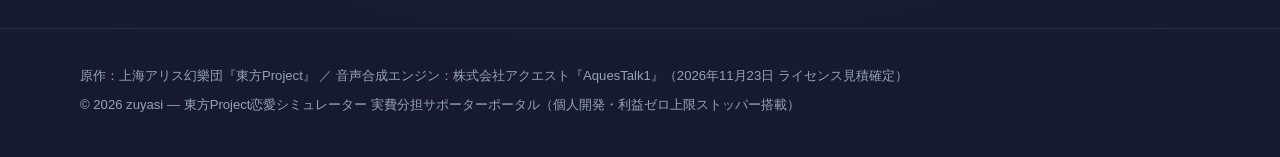
==== commit 7ca6039e: "Add PayPal Live Subscription plans (P-...) and subscribe buttons for all 10 product groups" ====
--- a/index.html
+++ b/index.html
@@ -3,8 +3,8 @@
 <head>
   <meta charset="UTF-8">
   <meta name="viewport" content="width=device-width, initial-scale=1.0">
-  <title>東方Project恋愛シミュレーター｜実費分担サポーター＆先行デポジット・フルボイスパス受付</title>
-  <meta name="description" content="140キャラ声種×50種性格変化×立ち絵色変え搭載『東方Project恋愛シミュレーター』本格稼働に向けた、AquesTalk1ライセンス実費（初年度税込¥157,300）・自宅Linuxサーバー運転費・Gemini API実費の透明分担ポータル（利益0円上限ストッパー付・クライアント無償配布）。">
+  <title>東方Project恋愛シミュレーター｜PayPal定期購読＆先行デポジット・フルボイスパス受付</title>
+  <meta name="description" content="140キャラ声種×50種性格変化×立ち絵色変え搭載『東方Project恋愛シミュレーター』本格稼働に向けた、PayPalサブスクリプション定期購読＆先行デポジット・フルボイスパス受付ポータル（AquesTalk1初年度税込¥157,300・利益0円上限ストッパー付・本体無償配布）。">
   <link rel="stylesheet" href="styles.css">
 </head>
 <body>
@@ -17,11 +17,11 @@
       <nav class="nav-links">
         <a href="#overview">作品仕様</a>
         <a href="#cost-breakdown">確定見積・実費内訳</a>
-        <a href="#support-packs">PayPal先行購入・分担</a>
-        <a href="#pricing-reference">料金表一覧</a>
+        <a href="#support-packs">PayPal購読登録・購入</a>
+        <a href="#subscription-catalog">全10購読プラン一覧</a>
+        <a href="#pricing-reference">プロンプト価格表</a>
         <a href="#download">無料DL・引換手順</a>
-        <a href="#guidelines">ガイドライン・表記</a>
-        <a href="#support-packs" class="nav-cta">実費分担に参加する</a>
+        <a href="#support-packs" class="nav-cta">🔄 PayPal購読登録へ</a>
       </nav>
     </div>
   </header>
@@ -34,11 +34,11 @@
           <div class="pill-row">
             <span class="badge-pill accent">東方Project 二次創作同人作品（個人開発）</span>
             <span class="badge-pill zero-profit">🛡️ 利益0円上限ストッパー実装</span>
-            <span class="badge-pill">💻 Mac / Linux / Windows 本体無償配布</span>
+            <span class="badge-pill">🔄 PayPal 全10製品グループ購読対応</span>
           </div>
 
           <h1 id="hero-title" class="hero-title">
-            『東方Project恋愛シミュレーター』本格稼働<br>実費分担サポーター＆先行デポジット／ボイスパス受付
+            『東方Project恋愛シミュレーター』本格稼働<br>実費分担サポーター＆PayPal購読／ボイスパス受付
           </h1>
           <p id="hero-subtitle" class="hero-sub">
             AquesTalk1ライセンス初年度確定見積（税込¥157,300）および自宅Linuxサーバー運転費・Gemini API従量実費を透明に分担回収し、固定費100%到達後はフルボイスを全プレイヤーへ自動無料開放します。
@@ -49,7 +49,7 @@
           </div>
 
           <div class="hero-actions">
-            <a href="#support-packs" class="btn btn-primary">🎙️ 先行デポジット・ボイスパスを選ぶ</a>
+            <a href="#support-packs" class="btn btn-primary">🔄 PayPalで購読プランに登録する</a>
             <a id="btn-hero-download" href="#download" class="btn btn-secondary">📥 クライアント本体を無料DL</a>
           </div>
         </div>
@@ -84,7 +84,7 @@
             </div>
             <div>
               <div class="kpi-val" id="kpi-supporters">0件</div>
-              <div class="kpi-lbl">累計サポーター・決済</div>
+              <div class="kpi-lbl">累計購読・決済数</div>
             </div>
           </div>
 
@@ -175,29 +175,29 @@
       </div>
     </section>
 
-    <!-- Supporter Packs & PayPal Checkout -->
+    <!-- Supporter Packs & PayPal Subscription / Checkout -->
     <section id="support-packs" class="section">
       <div class="container">
         <div class="section-head">
-          <div class="section-eyebrow">PayPal Live Checkout (DIGITAL_GOODS)</div>
-          <h2 class="section-title">先行デポジットチャージ ＆ AquesTalk1 ボイス実費分担プラン受付</h2>
-          <p class="section-desc">
-            PayPal Live カタログ登録済みの全10商品（デポジット6種／ボイス単体4種）に対応しています。お支払い完了と同時に、ログイン不要でゲームクライアントに即時反映できる<strong>「先行サポーター引換コード（THRENAI-XXXX-XXXX-XXXX）」</strong>を発行します。
-          </p>
-        </div>
-
-        <div class="mode-tabs" role="tablist">
+          <div class="section-eyebrow">PayPal Live Subscriptions &amp; Checkout</div>
+          <h2 class="section-title">PayPal 定期購読登録（サブスクリプション）＆ 先行デポジット・ボイスパス受付</h2>
+          <p class="section-desc">
+            PayPal Live 登録済みの<strong>全10製品グループ（デポジット6種／AquesTalk1ボイス4種）すべてに専用の購読プラン（Plan ID: <code>P-...</code>）</strong>を設定しています。購読登録（いつでもPayPal画面から解約可能）または1回のみの単発購入を選ぶと、ゲームクライアントで即時使える<strong>「サポーター引換コード」</strong>が発行されます。
+          </p>
+        </div>
+
+        <div class="mode-tabs" role="tablist" aria-label="製品グループ切替">
           <button id="tab-deposit" type="button" class="mode-tab active" role="tab" aria-selected="true">
-            💰 共通デポジット先行チャージ（全6種：¥500〜¥10,000）＋ 同時プラン選択
+            💰 共通デポジット製品グループ（全6種：月額¥500〜¥10,000）＋ 同時プラン選択
           </button>
           <button id="tab-voice" type="button" class="mode-tab" role="tab" aria-selected="false">
-            🎙️ AquesTalk1 ボイスパス／枠 単独購入（全4種：¥100〜¥1,200・APIキー派向け）
+            🎙️ AquesTalk1 ボイス製品グループ（全4種：月額¥100〜年額¥1,200・APIキー派向け）
           </button>
         </div>
 
         <div class="support-layout">
           <div>
-            <div id="products-container" class="tiers-list" role="radiogroup" aria-label="購入プラン一覧"></div>
+            <div id="products-container" class="tiers-list" role="radiogroup" aria-label="購読・購入プラン一覧"></div>
 
             <!-- デポジット選択時の同時充当プランカスタマイザ -->
             <div id="deposit-combo-panel" class="combo-config-box">
@@ -216,20 +216,42 @@
             </div>
           </div>
 
-          <aside class="checkout-panel">
-            <h3>💳 お申し込み内容・PayPal決済</h3>
+          <aside id="checkout-panel-box" class="checkout-panel">
+            <h3>💳 PayPal 購読登録・お申し込み手続き</h3>
+
+            <!-- 購読登録 / 単発決済 切替トグル -->
+            <div class="billing-type-switch" role="tablist" aria-label="決済方式切替">
+              <button id="btn-paymode-sub" type="button" class="btype-btn active" role="tab" aria-selected="true">
+                🔄 定期購読登録（サブスク）
+              </button>
+              <button id="btn-paymode-once" type="button" class="btype-btn" role="tab" aria-selected="false">
+                ⚡ 1回のみ購入（都度決済）
+              </button>
+            </div>
 
             <div class="summary-box">
               <div class="summary-row">
-                <span>対象商品 (PayPal SKU)</span>
+                <span>お支払い区分</span>
+                <strong id="sum-paymode-label" style="color:var(--sky)">🔄 PayPal定期購読</strong>
+              </div>
+              <div class="summary-row">
+                <span>製品グループ (SKU)</span>
                 <strong id="sum-sku-label">-</strong>
+              </div>
+              <div id="sum-plan-row" class="summary-row">
+                <span>PayPal 購読プランID</span>
+                <code id="sum-plan-id" class="sku-code">-</code>
+              </div>
+              <div class="summary-row">
+                <span>更新サイクル</span>
+                <span id="sum-cycle-label" style="font-weight:700;color:#e2e8f0">-</span>
               </div>
               <div class="summary-row">
                 <span>PayPal決済手数料 (3.6%+¥40)</span>
                 <span id="sum-fee-yen">-</span>
               </div>
               <div class="summary-row">
-                <span>手数料差引後の実効金額</span>
+                <span>1回あたり実効金額</span>
                 <span id="sum-net-yen">-</span>
               </div>
               <div class="summary-row">
@@ -237,11 +259,11 @@
                 <span id="sum-voice-pool-add" style="color:var(--sakura);font-weight:700">-</span>
               </div>
               <div class="summary-row">
-                <span>引換コード付与内容</span>
+                <span>付与内容（各サイクル）</span>
                 <span id="sum-grants-text" style="text-align:right;max-width:62%;color:#6ee7b7;font-weight:600">-</span>
               </div>
               <div class="summary-row total">
-                <span>お支払い総額（税込）</span>
+                <span id="sum-total-caption">初回・更新お支払い額（税込）</span>
                 <span id="sum-gross-yen">¥0</span>
               </div>
             </div>
@@ -270,19 +292,58 @@
             </details>
 
             <div id="paypal-button-container"></div>
-            <p id="checkout-status" class="checkout-msg">ご希望の商品を選択してお支払いへお進みください。</p>
-
-            <!-- 決済完了・引換コード発行結果 -->
+
+            <!-- PayPal公式ホスト型購読ページへの直接リンクボタン（ポップアップブロック環境でも確実に購読可能） -->
+            <div id="direct-subscribe-wrap" class="direct-sub-wrap">
+              <a id="btn-direct-paypal-subscribe" href="#" target="_blank" rel="noopener" class="btn btn-subscribe-direct">
+                🔗 PayPal公式ページでこのプランを購読登録する ↗
+              </a>
+              <p class="direct-sub-note">※上のPayPalボタンが開かないブラウザ環境でも、こちらから直接購読登録できます（完了後に発行される購読ID <code>I-...</code> もそのままゲーム内で引換可能です）。</p>
+            </div>
+
+            <p id="checkout-status" class="checkout-msg">ご希望のプランを選択し、PayPal購読ボタンからお手続きください。</p>
+
+            <!-- 購読・決済完了・引換コード発行結果 -->
             <div id="voucher-result-box" class="voucher-result hidden">
-              <strong style="color:#6ee7b7;display:block;margin-bottom:4px">🎉 お支払い完了・サポーター引換コード発行</strong>
-              <p style="font-size:0.82rem;color:#e2e8f0">以下の引換コードをゲームクライアントの「🎁 先行サポーター引換コード」欄に入力すると、ボイスパス・プロンプト・残高が即時反映されます。</p>
+              <strong id="voucher-result-heading" style="color:#6ee7b7;display:block;margin-bottom:4px">🎉 PayPal購読登録完了・サポーター引換コード発行</strong>
+              <p style="font-size:0.82rem;color:#e2e8f0">以下の引換コード（またはPayPal購読ID <code>I-...</code>）をゲームクライアントの「🎁 先行サポーター引換コード」欄に入力すると、ボイスパス・プロンプト・残高が即時反映されます（次回以降の自動更新時も購読ID入力で同期可能です）。</p>
               <div id="issued-voucher-code" class="voucher-code-box">THRENAI-XXXX-XXXX-XXXX</div>
+              <div id="issued-sub-id-line" class="sub-id-note hidden"></div>
               <div style="display:flex;gap:8px;flex-wrap:wrap">
                 <button id="btn-copy-voucher" type="button" class="btn btn-secondary" style="padding:8px 14px;font-size:0.82rem;flex:1">📋 コードをコピー</button>
                 <button id="btn-download-receipt" type="button" class="btn btn-primary" style="padding:8px 14px;font-size:0.82rem;flex:1">💾 控え(.txt)を保存</button>
               </div>
             </div>
           </aside>
+        </div>
+      </div>
+    </section>
+
+    <!-- All 10 Product Groups & Subscription Plans Catalog -->
+    <section id="subscription-catalog" class="section">
+      <div class="container">
+        <div class="section-head">
+          <div class="section-eyebrow">PayPal Live Subscription Plans</div>
+          <h2 class="section-title">全10製品グループ 購読プラン（Billing Plans）一覧</h2>
+          <p class="section-desc">
+            PayPal Live 本番環境に登録されている全10製品グループと購読プランID（<code>P-...</code>）の対応表です。各行の「🔄 購読登録」ボタンから即座に該当プランを選択・購読できます。
+          </p>
+        </div>
+
+        <div class="data-table-wrap">
+          <table class="data-table" aria-label="PayPal全10製品グループ購読プラン一覧表">
+            <thead>
+              <tr>
+                <th>製品グループID (SKU)</th>
+                <th>購読プラン名</th>
+                <th>PayPal プランID</th>
+                <th>課金サイクル・金額</th>
+                <th class="num">実効額 / 付与内容</th>
+                <th>購読アクション</th>
+              </tr>
+            </thead>
+            <tbody id="subscription-plans-tbody"></tbody>
+          </table>
         </div>
       </div>
     </section>
@@ -337,12 +398,12 @@
             </div>
           </article>
           <article class="info-card">
-            <h3>2. サーバー連携＆コード反映</h3>
-            <p>起動画面で「認証開始（サーバー連携）」を実行し、「AIの導入方法とボイス設定」画面にある「🎁 先行サポーター引換コード」欄にコードを入力して「コードを反映」を押します。</p>
-          </article>
-          <article class="info-card">
-            <h3>3. フルボイス＆AI対話スタート</h3>
-            <p>AquesTalk1ボイスパス／セリフ枠・プロンプト残数・デポジット残高が即座に加算され、140キャラクターとのフルボイス恋愛シミュレーションを楽しめます。</p>
+            <h3>2. サーバー連携＆購読コード反映</h3>
+            <p>起動画面で「認証開始（サーバー連携）」を実行し、「AIの導入方法とボイス設定」画面にある「🎁 先行サポーター引換コード」欄に発行コード（またはPayPal購読ID <code>I-...</code>）を入力して「コードを反映」を押します。</p>
+          </article>
+          <article class="info-card">
+            <h3>3. フルボイス＆定期更新同期</h3>
+            <p>AquesTalk1ボイスパス／セリフ枠・プロンプト残数・デポジット残高が即座に加算されます。定期購読プランご利用中は、月次・年次の更新日以降に同じ購読ID（<code>I-...</code>）を入力するだけで自動更新分も反映されます。</p>
           </article>
         </div>
       </div>
@@ -384,15 +445,15 @@
             </tr>
             <tr>
               <th>提供価格・手数料と資金使途</th>
-              <td>各商品ページ記載の税込価格（¥100〜¥10,000、<code>NO_SHIPPING / DIGITAL_GOODS</code>）。PayPal決済手数料（<code>floor(金額 × 3.6%) + ¥40</code>）差引後の実効金額はすべてAquesTalk1ライセンス実費（初年度¥157,300／次年度以降¥107,800）およびGemini API・自宅Linuxサーバー運転実費にのみ充当され、AquesTalk固定費100%到達時点で追加徴収を自動停止・全員無料開放します。</td>
-            </tr>
-            <tr>
-              <th>支払方法・引渡時期</th>
-              <td>PayPal決済（PayPal残高・各種クレジットカード・デビットカード／日本円）。決済完了と同時にブラウザ画面上で引換コード（デジタル役務利用権）を即時発行します。</td>
-            </tr>
-            <tr>
-              <th>返品・キャンセルに関する特約</th>
-              <td>デジタル役務・即時コード発行の性質上、決済完了後の購入者都合によるキャンセル・返金はお受けできません。万一システム障害等により引換コードが利用できない場合はお問い合わせ窓口にて個別に対応いたします。</td>
+              <td>各商品・購読プラン記載の税込価格（¥100〜¥10,000、<code>NO_SHIPPING / DIGITAL_GOODS</code>）。PayPal決済手数料（<code>floor(金額 × 3.6%) + ¥40</code>）差引後の実効金額はすべてAquesTalk1ライセンス実費（初年度¥157,300／次年度以降¥107,800）およびGemini API・自宅Linuxサーバー運転実費にのみ充当され、AquesTalk固定費100%到達時点で追加徴収を自動停止・全員無料開放します。</td>
+            </tr>
+            <tr>
+              <th>支払方法・定期購読の解約方法</th>
+              <td>PayPalサブスクリプション定期購読（月次／年次自動更新）およびPayPal都度決済（PayPal残高・各種クレジットカード・デビットカード／日本円）。定期購読はPayPalアカウントの「自動支払い（サブスクリプション）」管理画面からいつでも次回更新前に解約可能です。</td>
+            </tr>
+            <tr>
+              <th>引渡時期・返品特約</th>
+              <td>購読登録・決済完了と同時にブラウザ画面上で引換コード（デジタル役務利用権）を即時発行します。デジタル役務の性質上、決済完了済み期間分の購入者都合による返金はお受けできません。</td>
             </tr>
           </tbody>
         </table>
--- a/styles.css
+++ b/styles.css
@@ -823,3 +823,119 @@
 .data-table th.num {
   text-align: right;
 }
+
+/* Subscription Mode Switch & Card Subscribe Actions */
+.billing-type-switch {
+  display: grid;
+  grid-template-columns: 1fr 1fr;
+  gap: 6px;
+  background: rgba(11, 16, 32, 0.92);
+  border: 1px solid var(--border-subtle);
+  border-radius: 12px;
+  padding: 5px;
+  margin-bottom: 14px;
+}
+
+.btype-btn {
+  background: transparent;
+  color: var(--text-sub);
+  border: none;
+  border-radius: 8px;
+  padding: 9px 10px;
+  font-size: 0.82rem;
+  font-weight: 800;
+  cursor: pointer;
+  transition: background 0.15s ease, color 0.15s ease, box-shadow 0.15s ease;
+}
+
+.btype-btn.active {
+  background: linear-gradient(135deg, #0284c7, #db2777);
+  color: #fff;
+  box-shadow: 0 4px 12px rgba(2, 132, 199, 0.35);
+}
+
+.tier-actions-row {
+  display: flex;
+  justify-content: space-between;
+  align-items: center;
+  gap: 10px;
+  flex-wrap: wrap;
+  margin-top: 10px;
+  padding-top: 10px;
+  border-top: 1px solid rgba(148, 163, 184, 0.14);
+}
+
+.tier-action-btns {
+  display: flex;
+  align-items: center;
+  gap: 8px;
+  flex-wrap: wrap;
+}
+
+.card-sub-btn {
+  background: linear-gradient(135deg, var(--crimson), #db2777);
+  color: #fff;
+  border: none;
+  border-radius: 8px;
+  padding: 6px 13px;
+  font-size: 0.8rem;
+  font-weight: 700;
+  cursor: pointer;
+  transition: opacity 0.15s ease, transform 0.12s ease;
+}
+
+.card-sub-btn:hover {
+  opacity: 0.92;
+  transform: translateY(-1px);
+}
+
+.card-sub-link {
+  display: inline-flex;
+  align-items: center;
+  background: rgba(56, 189, 248, 0.14);
+  border: 1px solid rgba(56, 189, 248, 0.42);
+  color: #bae6fd !important;
+  border-radius: 8px;
+  padding: 5px 11px;
+  font-size: 0.78rem;
+  font-weight: 700;
+  text-decoration: none !important;
+}
+
+.card-sub-link:hover {
+  background: rgba(56, 189, 248, 0.25);
+}
+
+.direct-sub-wrap {
+  margin-top: 10px;
+  padding-top: 10px;
+  border-top: 1px dashed rgba(148, 163, 184, 0.22);
+}
+
+.btn-subscribe-direct {
+  width: 100%;
+  padding: 10px 14px;
+  font-size: 0.84rem;
+  background: rgba(14, 116, 144, 0.35);
+  border: 1px solid rgba(56, 189, 248, 0.5);
+  color: #e0f2fe !important;
+}
+
+.btn-subscribe-direct:hover {
+  background: rgba(14, 116, 144, 0.52);
+}
+
+.direct-sub-note {
+  margin-top: 6px;
+  font-size: 0.75rem;
+  color: var(--text-muted);
+  line-height: 1.5;
+}
+
+.sub-id-note {
+  font-size: 0.78rem;
+  color: #bae6fd;
+  text-align: center;
+  margin-bottom: 10px;
+  font-family: ui-monospace, SFMono-Regular, Menlo, Consolas, monospace;
+}
